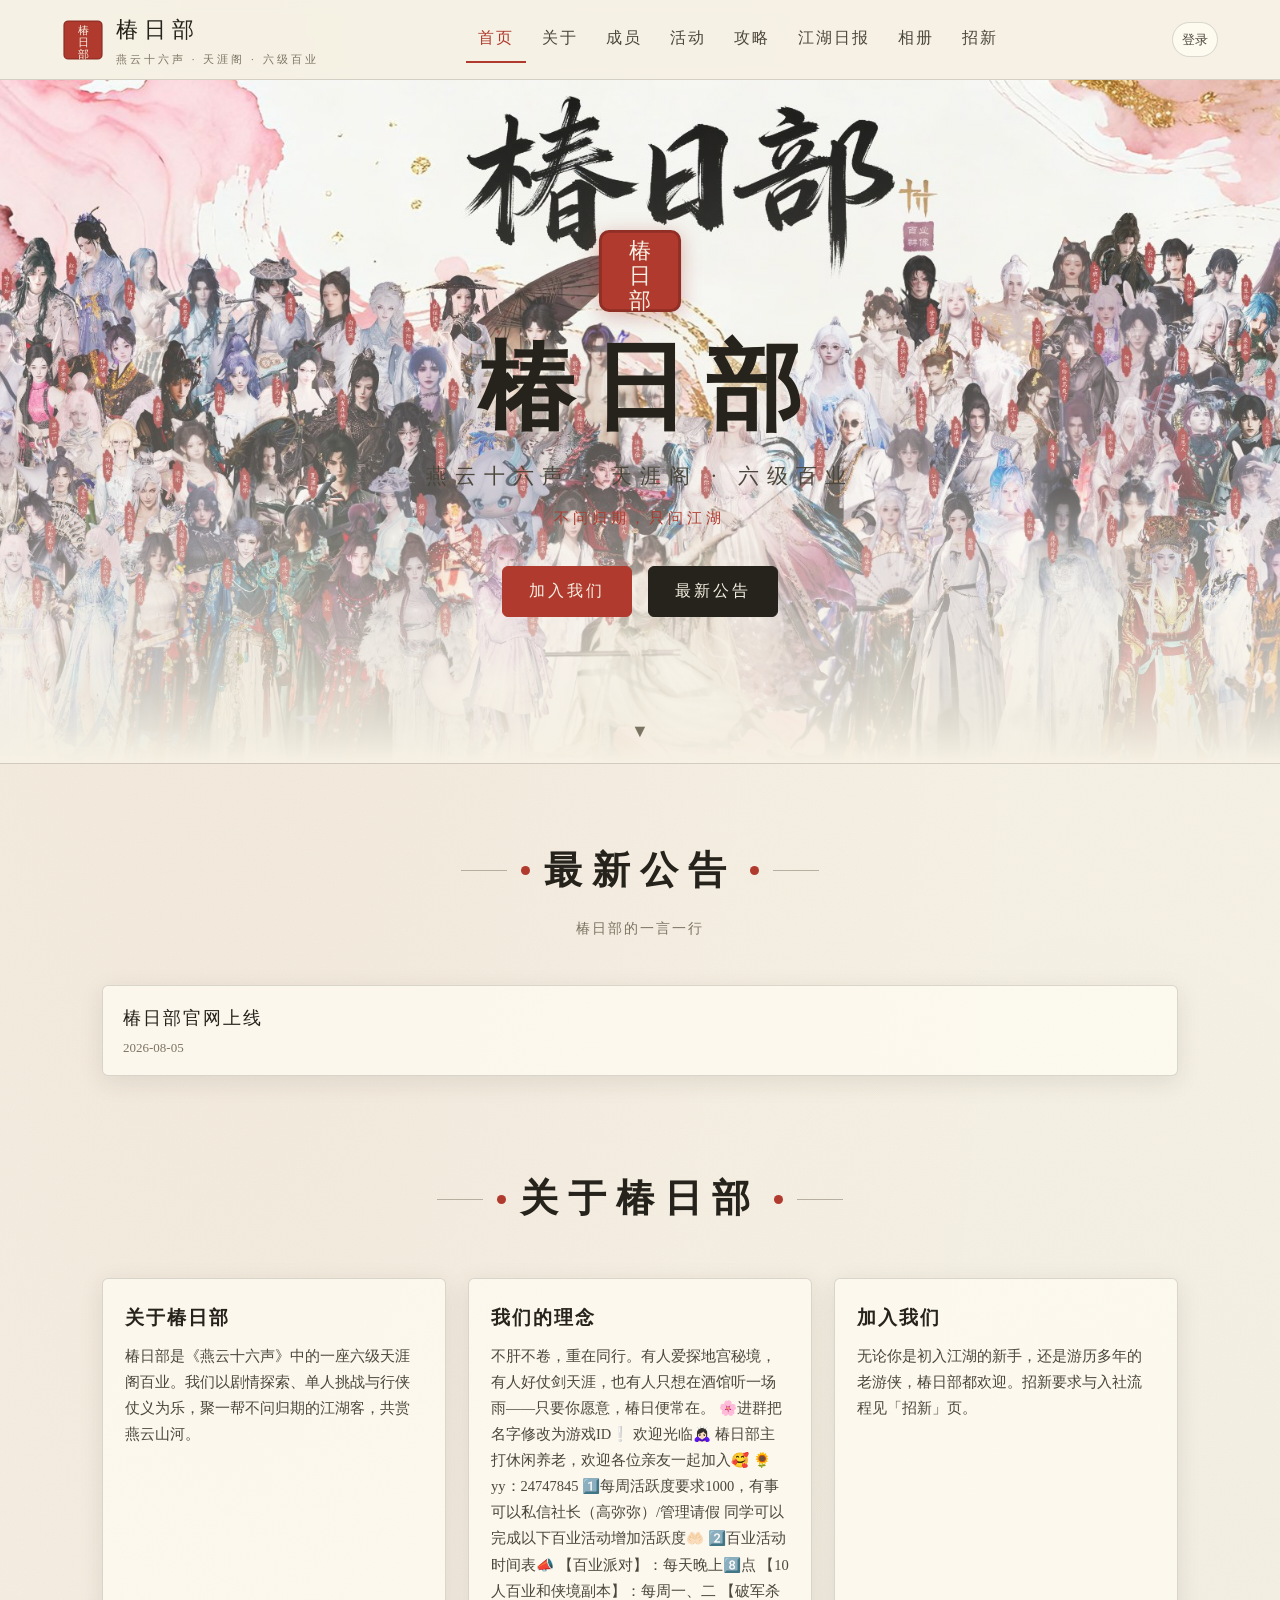
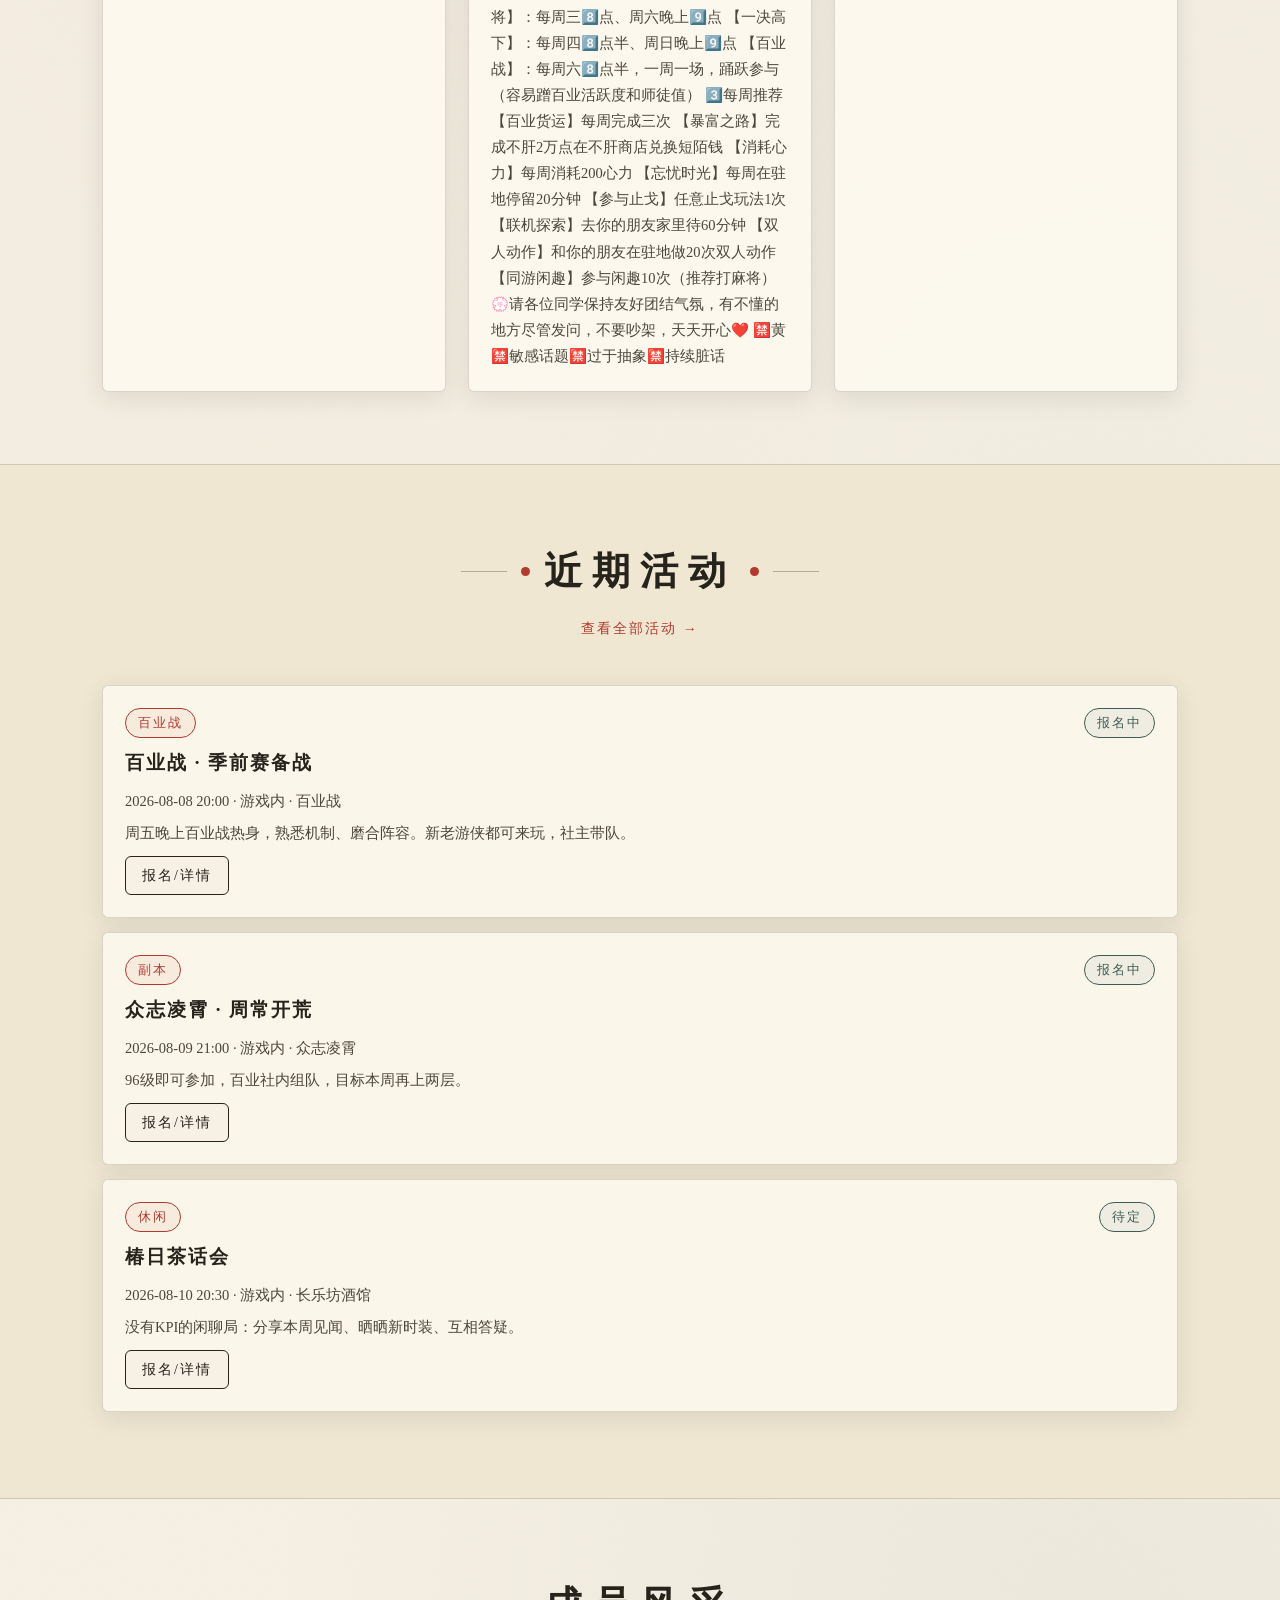
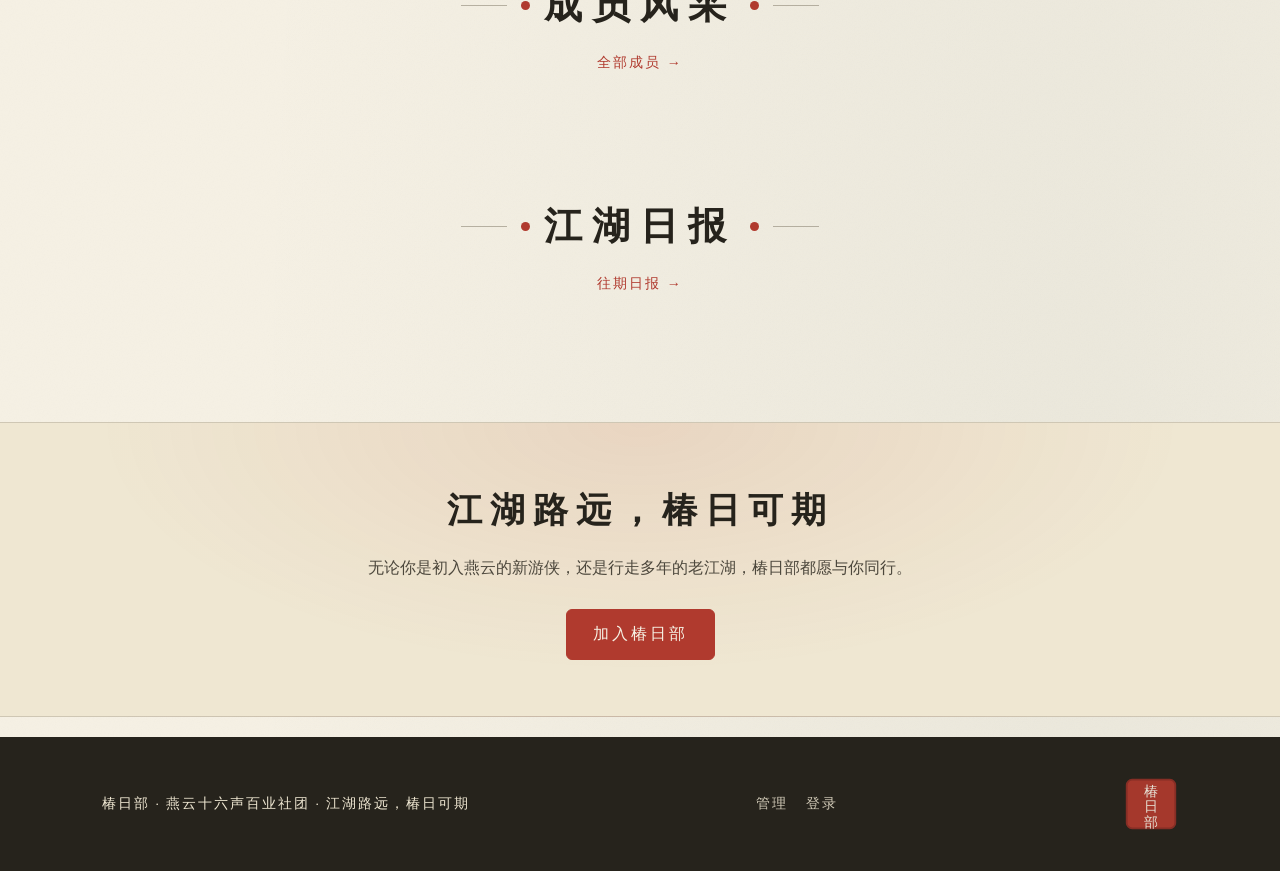
==== index.html @ 872370d5 "revert: restore original ink-wash UI" ====
<!DOCTYPE html>
<html lang="zh-CN">
<head>
<meta charset="UTF-8">
<meta name="viewport" content="width=device-width, initial-scale=1.0">
<title>椿日部 · 燕云十六声百业社团</title>
<link rel="icon" href="assets/svg/seal.svg">
<link rel="stylesheet" href="assets/css/style.css">
</head>
<body>
<div id="site-header-placeholder"></div>

<section class="hero">
  <div class="hero-bg" id="hero-bg"></div>
  <div class="hero-veil"></div>
  <div class="hero-content">
    <img class="hero-seal" id="hero-seal-img" src="assets/svg/seal.svg" alt="椿日部印章">
    <h1 class="hero-title" id="hero-title">椿日部</h1>
    <p class="hero-sub" id="hero-sub">燕云十六声 · 天涯阁 · 六级百业</p>
    <p class="hero-slogan" id="hero-slogan">不问归期，只问江湖</p>
    <div class="hero-actions">
      <a class="btn btn-cinnabar" href="recruit.html">加入我们</a>
      <a class="btn btn-ink" href="#ann">最新公告</a>
    </div>
  </div>
  <div class="hero-scroll">▼</div>
</section>

<section class="section" id="ann">
  <div class="container">
    <div class="section-head">
      <h2 class="section-title"><span class="dot"></span>最新公告<span class="dot"></span></h2>
      <p class="section-sub">椿日部的一言一行</p>
    </div>
    <div id="ann-list"></div>
  </div>
</section>

<section class="section" style="padding-top:0">
  <div class="container">
    <div class="section-head"><h2 class="section-title"><span class="dot"></span>关于椿日部<span class="dot"></span></h2></div>
    <div class="grid grid-3" id="about-list"></div>
  </div>
</section>

<section class="section" style="background:var(--paper-2);border-top:1px solid var(--line);border-bottom:1px solid var(--line)">
  <div class="container">
    <div class="section-head">
      <h2 class="section-title"><span class="dot"></span>近期活动<span class="dot"></span></h2>
      <p class="section-sub"><a href="activities.html" style="color:var(--cinnabar)">查看全部活动 →</a></p>
    </div>
    <div id="act-list"></div>
  </div>
</section>

<section class="section">
  <div class="container">
    <div class="section-head">
      <h2 class="section-title"><span class="dot"></span>成员风采<span class="dot"></span></h2>
      <p class="section-sub"><a href="members.html" style="color:var(--cinnabar)">全部成员 →</a></p>
    </div>
    <div class="grid grid-4" id="mem-list"></div>
  </div>
</section>

<section class="section" style="padding-top:0">
  <div class="container">
    <div class="section-head">
      <h2 class="section-title"><span class="dot"></span>江湖日报<span class="dot"></span></h2>
      <p class="section-sub"><a href="daily.html" style="color:var(--cinnabar)">往期日报 →</a></p>
    </div>
    <div id="daily-list"></div>
  </div>
</section>

<div class="cta-band">
  <h2>江湖路远，椿日可期</h2>
  <p>无论你是初入燕云的新游侠，还是行走多年的老江湖，椿日部都愿与你同行。</p>
  <a class="btn btn-cinnabar" href="recruit.html">加入椿日部</a>
</div>

<div id="site-footer-placeholder"></div>
<script src="assets/js/vendor/cloudbase.full.js"></script>
<script src="assets/js/cloudbase.js"></script>
<script src="assets/js/github.js"></script>
<script src="assets/js/common.js"></script>
<script>
(function(){
  function memberCard(m){
    var photo = m.photo ? '<img src="' + C.esc(m.photo) + '" alt="">' : '<div class="ph-placeholder">' + C.esc((m.name || '?').slice(0,1)) + '</div>';
    return '<article class="card member-card">' +
      '<div class="member-photo">' + photo + '</div>' +
      '<div class="member-name">' + C.esc(m.name) + '</div>' +
      '<div class="member-role"><span class="badge">' + C.esc(m.role || '') + '</span></div>' +
      '<div class="member-signature">「' + C.esc(m.signature || '') + '」</div>' +
      '<div class="member-bio">' + C.esc(m.bio || '') + '</div>' +
      (m.bgm ? '<button class="bgm-btn" data-bgm="' + C.esc(m.bgm) + '">♪ 听曲</button>' : '') +
      '</article>';
  }
  function actCard(a){
    return '<div class="card" style="margin-bottom:14px">' +
      '<div style="display:flex;justify-content:space-between;gap:10px;flex-wrap:wrap;align-items:center">' +
      '<span class="badge">' + C.esc(a.type || '') + '</span>' +
      '<span class="badge badge-dai">' + C.esc(a.status || '') + '</span></div>' +
      '<h3 class="card-title" style="margin-top:8px">' + C.esc(a.title) + '</h3>' +
      '<p class="card-text">' + C.esc(a.date || '') + (a.time ? ' ' + C.esc(a.time) : '') + ' · ' + C.esc(a.location || '') + '</p>' +
      '<p class="card-text" style="margin-top:6px">' + C.esc(a.desc || '') + '</p>' +
      '<p style="margin-top:10px"><a class="btn btn-paper btn-sm" href="activities.html">报名/详情</a></p></div>';
  }
  (async function(){
    var cfg = await C.fetchJSON('config.json');
    var st = cfg.site;
    document.title = st.name + ' · ' + st.subtitle;
    document.getElementById('hero-bg').style.backgroundImage = 'url("' + C.esc(st.background) + '")';
    document.getElementById('hero-title').textContent = st.name;
    document.getElementById('hero-sub').textContent = st.subtitle;
    document.getElementById('hero-slogan').textContent = st.slogan || '';
    document.querySelector('.brand-name small').textContent = st.subtitle || '';

    var ann = cfg.announcements || [];
    var annBox = document.getElementById('ann-list');
    if(ann.length){
      annBox.innerHTML = ann.slice(0, 3).map(function(a){
        return '<div class="list-item"><div class="list-item-head"><div><div class="list-item-title">' + C.esc(a.title) + '</div><div class="list-item-meta">' + C.esc(a.date) + '</div></div></div>' +
          '<div class="list-item-body open"><p>' + C.esc(a.content) + '</p></div></div>';
      }).join('');
    } else annBox.innerHTML = '<p class="hint">暂无公告</p>';

    var about = cfg.about || [];
    var abBox = document.getElementById('about-list');
    if(about.length){
      abBox.innerHTML = about.map(function(a){
        return '<div class="card"><h3 class="card-title">' + C.esc(a.title) + '</h3><p class="card-text">' + C.esc(a.content) + '</p></div>';
      }).join('');
    }

    var acts = await C.fetchJSON('activities.json');
    document.getElementById('act-list').innerHTML = (acts.activities || []).slice(0, 3).map(actCard).join('') || '<p class="hint">暂无活动</p>';

    var memList = document.getElementById('mem-list');
    var mems4 = [];
    try {
      await CB.ensureAnon();
      var docs = await CB.listProfiles();
      var need = [];
      docs.forEach(function(p){ if(p.active !== false){ if(p.photo) need.push(p.photo); if(p.bgm) need.push(p.bgm); } });
      var urls = {};
      try { urls = await CB.fileUrls(need); } catch(e){ console.warn(e); }
      mems4 = docs.filter(function(p){ return p.active !== false; }).slice(0, 4).map(function(p){
        return { name: p.name, role: p.role, signature: p.signature, bio: p.bio, photo: p.photo ? (urls[p.photo] || '') : '', bgm: p.bgm ? (urls[p.bgm] || '') : '' };
      });
    } catch(e){ console.warn('云端成员读取失败，使用旧数据', e); }
    if(!mems4.length){
      var oldMems = await C.fetchJSON('members.json');
      mems4 = (oldMems.members || []).filter(function(m){ return m.active !== false; }).slice(0, 4);
    }
    memList.innerHTML = mems4.map(memberCard).join('') || '<p class="hint">暂无成员</p>';

    var dl = await C.fetchJSON('daily.json');
    var issues = dl.issues || [];
    document.getElementById('daily-list').innerHTML = issues.slice(0, 1).map(function(d){
      return '<div class="list-item"><div class="list-item-head"><div><div class="list-item-title">' + C.esc(d.issue || '') + ' · ' + C.esc(d.title) + '</div><div class="list-item-meta">' + C.esc(d.date || '') + '</div></div></div>' +
        '<div class="list-item-body open">' + (d.content || []).map(function(p){ return '<p>' + C.esc(p) + '</p>'; }).join('') + '</div></div>';
    }).join('') || '<p class="hint">暂无日报</p>';

    C.setupBgm();
  })().catch(function(e){ console.error(e); });
})();
</script>
</body>
</html>
---- assets/css/style.css ----
/* ============================================================
   椿日部 · 燕云十六声百业社团官网
   古风水墨主题  Chunri-bu Ink-wash Theme
   ============================================================ */
:root{
  --paper:#f6f1e4;
  --paper-2:#efe7d2;
  --paper-3:#e5dabd;
  --ink:#26231c;
  --ink-2:#4c473c;
  --ink-3:#7c7463;
  --cinnabar:#b03a2e;
  --cinnabar-2:#8f2f26;
  --dai:#3e5b55;
  --gold:#a8894f;
  --line:rgba(38,35,28,.16);
  --shadow:0 6px 24px rgba(38,35,28,.10);
  --font-title:"Kaiti SC","STKaiti","KaiTi","FangSong","STFangsong","Noto Serif SC",serif;
  --font-body:"Songti SC","STSong","SimSun","Source Han Serif SC","Noto Serif SC",serif;
  --radius:6px;
}
*{margin:0;padding:0;box-sizing:border-box}
html{scroll-behavior:smooth}
body{
  font-family:var(--font-body);
  color:var(--ink);
  background-color:var(--paper);
  background-image:
    radial-gradient(ellipse at 18% 6%, rgba(176,58,46,.05), transparent 55%),
    radial-gradient(ellipse at 85% 92%, rgba(62,91,85,.06), transparent 55%),
    url("data:image/svg+xml;utf8,<svg xmlns='http://www.w3.org/2000/svg' width='220' height='220'><filter id='n'><feTurbulence type='fractalNoise' baseFrequency='0.85' numOctaves='2' stitchTiles='stitch'/><feColorMatrix type='saturate' values='0'/><feComponentTransfer><feFuncA type='linear' slope='0.045'/></feComponentTransfer></filter><rect width='220' height='220' filter='url(%23n)'/></svg>");
  line-height:1.8;
  min-height:100vh;
  -webkit-font-smoothing:antialiased;
}
img{max-width:100%;display:block}
a{color:inherit;text-decoration:none}
button{font-family:inherit;cursor:pointer}
input,textarea,select{font-family:inherit;font-size:14px}
::selection{background:var(--cinnabar);color:var(--paper)}

.container{max-width:1120px;margin:0 auto;padding:0 22px}
.hidden{display:none!important}

/* ---------- 顶部导航 ---------- */
.site-header{
  position:sticky;top:0;z-index:60;
  background:rgba(246,241,228,.92);
  backdrop-filter:blur(6px);
  border-bottom:1px solid var(--line);
}
.header-inner{display:flex;align-items:center;justify-content:space-between;gap:16px;padding:10px 22px;max-width:1200px;margin:0 auto}
.brand{display:flex;align-items:center;gap:12px}
.brand .seal-sm{width:42px;height:42px;flex:none}
.brand-name{font-family:var(--font-title);font-size:22px;letter-spacing:6px;color:var(--ink)}
.brand-name small{display:block;font-size:11px;letter-spacing:3px;color:var(--ink-3);font-family:var(--font-body)}
.nav{display:flex;align-items:center;gap:4px;flex-wrap:wrap}
.nav a{
  font-family:var(--font-title);font-size:16px;letter-spacing:2px;
  padding:8px 12px;color:var(--ink-2);border-bottom:2px solid transparent;
  transition:color .2s,border-color .2s;
}
.nav a:hover{color:var(--cinnabar)}
.nav a.active{color:var(--cinnabar);border-bottom-color:var(--cinnabar)}

/* ---------- 英雄区 ---------- */
.hero{
  position:relative;min-height:76vh;display:flex;align-items:center;justify-content:center;text-align:center;
  overflow:hidden;color:var(--ink);
  border-bottom:1px solid var(--line);
}
.hero-bg{position:absolute;inset:0;background-size:cover;background-position:center;z-index:0;animation:kenburns 22s ease-in-out infinite alternate}
@keyframes kenburns{from{transform:scale(1)}to{transform:scale(1.06)}}
.hero-veil{position:absolute;inset:0;z-index:1;background:linear-gradient(180deg,rgba(246,241,228,.10) 0%,rgba(246,241,228,.35) 60%,var(--paper) 100%)}
.hero-content{position:relative;z-index:2;padding:60px 22px}
.hero-seal{width:88px;height:88px;margin:0 auto 18px;filter:drop-shadow(0 4px 10px rgba(176,58,46,.35))}
.hero-title{
  font-family:var(--font-title);font-size:clamp(3.2rem,10vw,6rem);
  letter-spacing:18px;text-indent:18px;line-height:1.15;color:var(--ink);
  text-shadow:0 2px 14px rgba(246,241,228,.8);
}
.hero-sub{margin-top:14px;font-family:var(--font-title);font-size:clamp(1rem,2.4vw,1.3rem);letter-spacing:8px;color:var(--ink-2)}
.hero-slogan{margin-top:10px;font-size:15px;letter-spacing:4px;color:var(--cinnabar)}
.hero-actions{margin-top:34px;display:flex;gap:16px;justify-content:center;flex-wrap:wrap}
.hero-scroll{position:absolute;bottom:16px;left:50%;transform:translateX(-50%);z-index:2;font-size:18px;color:var(--ink-3);animation:bob 2s ease-in-out infinite}
@keyframes bob{0%,100%{transform:translate(-50%,0)}50%{transform:translate(-50%,8px)}}

/* ---------- 按钮 ---------- */
.btn{
  display:inline-flex;align-items:center;gap:8px;justify-content:center;
  padding:10px 26px;font-family:var(--font-title);font-size:16px;letter-spacing:3px;
  border-radius:var(--radius);border:1px solid var(--ink);background:transparent;color:var(--ink);
  transition:all .25s;user-select:none;
}
.btn:hover{transform:translateY(-2px);box-shadow:var(--shadow)}
.btn-cinnabar{background:var(--cinnabar);border-color:var(--cinnabar);color:var(--paper)}
.btn-cinnabar:hover{background:var(--cinnabar-2)}
.btn-ink{background:var(--ink);border-color:var(--ink);color:var(--paper)}
.btn-ink:hover{background:var(--ink-2)}
.btn-paper{background:var(--paper);border-color:var(--ink);color:var(--ink)}
.btn-sm{padding:6px 16px;font-size:14px;letter-spacing:2px}
.btn-danger{background:transparent;border-color:var(--cinnabar);color:var(--cinnabar)}
.btn-danger:hover{background:var(--cinnabar);color:var(--paper)}

/* ---------- 区块 ---------- */
.section{padding:72px 0}
.section-head{text-align:center;margin-bottom:44px}
.section-title{
  font-family:var(--font-title);font-size:clamp(1.7rem,4vw,2.4rem);letter-spacing:10px;color:var(--ink);
  display:inline-flex;align-items:center;gap:14px;
}
.section-title::before,.section-title::after{content:"";width:46px;height:1px;background:var(--ink-3);opacity:.5}
.section-title .dot{width:9px;height:9px;background:var(--cinnabar);border-radius:50%;display:inline-block;flex:none}
.section-sub{color:var(--ink-3);margin-top:10px;letter-spacing:2px;font-size:14px}

/* ---------- 卡片 ---------- */
.grid{display:grid;gap:22px}
.grid-2{grid-template-columns:repeat(2,1fr)}
.grid-3{grid-template-columns:repeat(3,1fr)}
.grid-4{grid-template-columns:repeat(4,1fr)}
.card{
  background:rgba(255,252,243,.72);
  border:1px solid var(--line);border-radius:var(--radius);
  box-shadow:var(--shadow);padding:22px;position:relative;
  transition:transform .25s,box-shadow .25s;
}
.card:hover{transform:translateY(-5px);box-shadow:0 14px 34px rgba(38,35,28,.16)}
.card-title{font-family:var(--font-title);font-size:19px;letter-spacing:2px;margin-bottom:8px}
.card-text{color:var(--ink-2);font-size:14.5px}

/* ---------- 徽章 ---------- */
.badge{
  display:inline-block;padding:2px 12px;font-family:var(--font-title);font-size:13px;letter-spacing:2px;
  color:var(--cinnabar);border:1px solid var(--cinnabar);border-radius:999px;background:rgba(176,58,46,.06);
}
.badge-dai{color:var(--dai);border-color:var(--dai);background:rgba(62,91,85,.06)}
.badge-gold{color:var(--gold);border-color:var(--gold);background:rgba(168,137,79,.08)}

/* ---------- 成员卡片 ---------- */
.member-card{text-align:center;padding:18px 18px 22px}
.member-photo{
  width:100%;aspect-ratio:4/5;border-radius:var(--radius);overflow:hidden;position:relative;
  background:var(--paper-2);border:1px solid var(--line);margin-bottom:14px;
}
.member-photo img{width:100%;height:100%;object-fit:cover}
.member-photo .ph-placeholder{
  position:absolute;inset:0;display:flex;align-items:center;justify-content:center;
  font-family:var(--font-title);font-size:40px;color:var(--ink-3);background:
    radial-gradient(circle at 30% 30%, rgba(38,35,28,.05), transparent 60%);
}
.member-name{font-family:var(--font-title);font-size:21px;letter-spacing:4px}
.member-role{margin-top:6px}
.member-signature{
  margin-top:10px;font-family:var(--font-title);font-size:15px;color:var(--cinnabar);
  letter-spacing:2px;min-height:1.5em;
}
.member-bio{margin-top:6px;font-size:13.5px;color:var(--ink-2);min-height:2.6em}
.bgm-btn{
  margin-top:12px;padding:6px 16px;border-radius:999px;border:1px solid var(--dai);
  color:var(--dai);background:transparent;font-family:var(--font-title);font-size:14px;letter-spacing:2px;
  transition:all .2s;
}
.bgm-btn:hover{background:var(--dai);color:var(--paper)}
.bgm-btn.playing{background:var(--cinnabar);border-color:var(--cinnabar);color:var(--paper)}

/* ---------- 活动时间线 ---------- */
.timeline{position:relative;padding-left:26px}
.timeline::before{content:"";position:absolute;left:7px;top:6px;bottom:6px;width:1px;background:var(--line)}
.tl-item{position:relative;padding:18px 0;border-bottom:1px dashed var(--line)}
.tl-item::before{
  content:"";position:absolute;left:-25px;top:26px;width:9px;height:9px;border-radius:50%;
  background:var(--paper);border:2px solid var(--cinnabar);
}
.tl-date{font-family:var(--font-title);color:var(--cinnabar);letter-spacing:1px;font-size:14px}
.tl-title{font-family:var(--font-title);font-size:19px;letter-spacing:2px;margin:2px 0}
.tl-meta{font-size:13.5px;color:var(--ink-3);margin-bottom:6px}
.tl-desc{color:var(--ink-2);font-size:14.5px}

/* ---------- 列表（攻略/日报） ---------- */
.list-item{border:1px solid var(--line);border-radius:var(--radius);background:rgba(255,252,243,.72);box-shadow:var(--shadow);margin-bottom:16px;overflow:hidden}
.list-item-head{padding:16px 20px;display:flex;align-items:center;justify-content:space-between;gap:14px;cursor:pointer}
.list-item-head:hover{background:rgba(176,58,46,.04)}
.list-item-title{font-family:var(--font-title);font-size:18px;letter-spacing:2px}
.list-item-meta{font-size:13px;color:var(--ink-3);margin-top:2px}
.list-item-arrow{color:var(--ink-3);transition:transform .25s;font-size:14px}
.list-item.open .list-item-arrow{transform:rotate(90deg)}
.list-item-body{display:none;padding:4px 20px 20px;border-top:1px dashed var(--line)}
.list-item.open .list-item-body{display:block}
.list-item-body p{margin:10px 0;color:var(--ink-2);font-size:14.5px}

/* ---------- 竖排文字 ---------- */
.vtext{writing-mode:vertical-rl;font-family:var(--font-title);letter-spacing:8px;color:var(--ink-3);font-size:13px}

/* ---------- 弹窗 ---------- */
.modal-mask{position:fixed;inset:0;z-index:90;background:rgba(38,35,28,.5);display:none;align-items:center;justify-content:center;padding:20px}
.modal-mask.show{display:flex}
.modal{
  background:var(--paper);border:1px solid var(--line);border-radius:8px;box-shadow:0 24px 60px rgba(0,0,0,.3);
  width:100%;max-width:480px;max-height:88vh;overflow:auto;padding:26px;
}
.modal-title{font-family:var(--font-title);font-size:20px;letter-spacing:3px;margin-bottom:16px;text-align:center}
.modal-close{float:right;cursor:pointer;color:var(--ink-3);font-size:18px;border:none;background:none}

/* ---------- 表单 ---------- */
.field{margin-bottom:14px}
.field label{display:block;font-family:var(--font-title);font-size:14px;letter-spacing:2px;color:var(--ink-2);margin-bottom:6px}
.field input,.field textarea,.field select{
  width:100%;padding:9px 12px;border:1px solid var(--line);border-radius:var(--radius);
  background:rgba(255,252,243,.8);color:var(--ink);
}
.field input:focus,.field textarea:focus,.field select:focus{outline:none;border-color:var(--cinnabar)}
.field textarea{min-height:90px;resize:vertical}
.field .hint{font-size:12px;color:var(--ink-3);margin-top:4px}
.form-actions{display:flex;gap:10px;flex-wrap:wrap;margin-top:16px}

/* ---------- Toast ---------- */
.toast{
  position:fixed;left:50%;bottom:28px;transform:translateX(-50%) translateY(20px);
  background:var(--ink);color:var(--paper);padding:10px 22px;border-radius:999px;
  font-size:14px;letter-spacing:1px;opacity:0;pointer-events:none;transition:all .3s;z-index:120;
  font-family:var(--font-title);
}
.toast.show{opacity:1;transform:translateX(-50%) translateY(0)}
.toast.ok{background:var(--dai)}
.toast.err{background:var(--cinnabar)}

/* ---------- 页脚 ---------- */
.site-footer{margin-top:20px;background:var(--ink);color:var(--paper-2)}
.footer-inner{max-width:1120px;margin:0 auto;padding:40px 22px;display:flex;align-items:center;justify-content:space-between;gap:20px;flex-wrap:wrap}
.footer-text{font-size:13.5px;letter-spacing:2px;color:var(--paper-2)}
.footer-links{display:flex;gap:18px;font-family:var(--font-title);font-size:14px;letter-spacing:2px}
.footer-links a{color:var(--paper-2);opacity:.85}
.footer-links a:hover{color:var(--cinnabar);opacity:1}
.footer-seal{width:54px;height:54px;opacity:.92}

/* ---------- 招新横幅 ---------- */
.cta-band{
  margin-top:10px;padding:56px 22px;text-align:center;
  background:
    radial-gradient(ellipse at 50% 0%, rgba(176,58,46,.10), transparent 60%),
    var(--paper-2);
  border-top:1px solid var(--line);border-bottom:1px solid var(--line);
}
.cta-band h2{font-family:var(--font-title);font-size:clamp(1.5rem,4vw,2.2rem);letter-spacing:8px}
.cta-band p{margin:12px 0 26px;color:var(--ink-2)}

/* ---------- 管理页 ---------- */
.admin-wrap{display:grid;grid-template-columns:230px 1fr;gap:26px;align-items:start}
.admin-nav{position:sticky;top:80px;display:flex;flex-direction:column;gap:4px}
.admin-nav button{
  text-align:left;padding:10px 14px;border:1px solid transparent;border-radius:var(--radius);
  background:transparent;font-family:var(--font-title);font-size:15px;letter-spacing:2px;color:var(--ink-2);
}
.admin-nav button:hover{color:var(--cinnabar)}
.admin-nav button.active{background:rgba(176,58,46,.08);border-color:var(--cinnabar);color:var(--cinnabar)}
.admin-panel{display:none}
.admin-panel.active{display:block}
.admin-card{background:rgba(255,252,243,.72);border:1px solid var(--line);border-radius:var(--radius);box-shadow:var(--shadow);padding:22px;margin-bottom:20px}
.admin-card h3{font-family:var(--font-title);font-size:18px;letter-spacing:3px;margin-bottom:14px;border-bottom:1px dashed var(--line);padding-bottom:10px}
.bg-preview{width:100%;max-height:260px;object-fit:cover;border-radius:var(--radius);border:1px solid var(--line);margin:10px 0}
.item-row{border:1px dashed var(--line);border-radius:var(--radius);padding:12px 14px;margin-bottom:12px;background:rgba(255,252,243,.5)}
.item-row .row-top{display:flex;justify-content:space-between;align-items:center;gap:10px}
.item-row .row-actions{display:flex;gap:8px;flex-wrap:wrap}
.mini-upload{display:flex;gap:10px;align-items:center;flex-wrap:wrap}
.mini-upload input[type=file]{font-size:12px}

/* ---------- 响应式 ---------- */
@media (max-width:900px){
  .grid-3,.grid-4{grid-template-columns:repeat(2,1fr)}
  .admin-wrap{grid-template-columns:1fr}
  .admin-nav{position:static;flex-direction:row;flex-wrap:wrap;margin-bottom:10px}
}
@media (max-width:600px){
  .grid-2,.grid-3,.grid-4{grid-template-columns:1fr}
  .nav{order:3;width:100%;justify-content:center;padding-bottom:8px}
  .header-inner{flex-wrap:wrap}
  .section{padding:48px 0}
}
/* 成员编辑页双栏 */
@media (max-width:900px){
  .me-grid{grid-template-columns:1fr!important}
}
/* ---------- 官网背景音乐按钮 ---------- */
.site-bgm-btn{
  position:fixed;right:22px;bottom:26px;z-index:80;
  width:52px;height:52px;border-radius:50%;
  border:1px solid var(--cinnabar);background:var(--paper);
  color:var(--cinnabar);font-size:20px;line-height:1;
  box-shadow:var(--shadow);display:flex;align-items:center;justify-content:center;
  transition:all .25s;font-family:var(--font-title);
}
.site-bgm-btn:hover{transform:scale(1.08)}
.site-bgm-btn.playing{background:var(--cinnabar);color:var(--paper);animation:pulse 1.6s ease-in-out infinite}
@keyframes pulse{0%,100%{box-shadow:0 0 0 0 rgba(176,58,46,.45)}50%{box-shadow:0 0 0 12px rgba(176,58,46,0)}}

/* ---------- 成员详情弹窗 ---------- */
.member-detail{display:flex;gap:22px;align-items:flex-start}
.member-detail .md-photo{width:200px;aspect-ratio:4/5;border-radius:var(--radius);overflow:hidden;border:1px solid var(--line);background:var(--paper-2);flex:none}
.member-detail .md-photo img{width:100%;height:100%;object-fit:cover}
.member-detail .md-name{font-family:var(--font-title);font-size:26px;letter-spacing:4px}
.member-detail .md-sign{color:var(--cinnabar);font-family:var(--font-title);letter-spacing:2px;margin:8px 0;font-size:15px}
.member-detail .md-bio{color:var(--ink-2);font-size:14.5px;margin-top:6px}
@media (max-width:600px){.member-detail{flex-direction:column}.member-detail .md-photo{width:100%}}

/* ---------- 相册 ---------- */
.album-card{cursor:pointer}
.album-cover{width:100%;aspect-ratio:4/3;border-radius:var(--radius);overflow:hidden;border:1px solid var(--line);background:var(--paper-2);margin-bottom:12px;position:relative}
.album-cover img{width:100%;height:100%;object-fit:cover}
.album-count{font-size:12.5px;color:var(--ink-3);margin-top:4px}

/* 灯箱 */
.lightbox{position:fixed;inset:0;z-index:110;background:rgba(20,18,14,.94);display:none;align-items:center;justify-content:center;flex-direction:column;padding:20px}
.lightbox.show{display:flex}
.lightbox img{max-width:92vw;max-height:74vh;border:1px solid rgba(246,241,228,.3);box-shadow:0 12px 40px rgba(0,0,0,.5)}
.lb-caption{color:var(--paper);font-family:var(--font-title);letter-spacing:2px;margin-top:14px;text-align:center}
.lb-index{color:rgba(246,241,228,.6);font-size:13px;margin-top:6px}
.lb-nav{position:absolute;top:50%;transform:translateY(-50%);background:rgba(246,241,228,.15);border:none;color:var(--paper);font-size:26px;width:46px;height:46px;border-radius:50%;cursor:pointer}
.lb-nav:hover{background:rgba(176,58,46,.75)}
.lb-prev{left:18px}.lb-next{right:18px}
.lb-close{position:absolute;top:16px;right:20px;background:none;border:none;color:var(--paper);font-size:28px;cursor:pointer}

/* 相册管理 */
.album-img-thumb{display:inline-block;margin:6px;border:1px solid var(--line);border-radius:6px;overflow:hidden;background:var(--paper-2);vertical-align:top}
.album-img-thumb img{width:130px;height:98px;object-fit:cover;display:block;position:relative}
.album-img-thumb .thumb-bar{display:flex;flex-direction:column;gap:4px;padding:6px;background:var(--paper)}
.album-img-thumb .thumb-bar input{width:118px;font-size:12px;padding:2px 4px;border:1px solid var(--line);border-radius:3px}
.album-img-thumb .thumb-actions{display:flex;gap:4px;flex-wrap:wrap}
.album-img-thumb .thumb-actions button{font-size:12px;padding:2px 8px}
.album-img-thumb .cover-tag{position:absolute;top:4px;left:4px;background:var(--cinnabar);color:var(--paper);font-size:11px;padding:1px 6px;border-radius:3px;z-index:2}/* 登录状态（CloudBase） */
.auth-chip{display:flex;align-items:center;gap:4px;margin-left:14px;white-space:nowrap}
.auth-chip a{font-size:13px;color:var(--ink-2);padding:5px 9px;border:1px solid var(--line);border-radius:999px;background:rgba(255,252,243,.75);text-decoration:none;transition:.2s}
.auth-chip a:hover{color:var(--cinnabar);border-color:var(--cinnabar)}
@media (max-width:860px){.auth-chip{margin-left:0;margin-top:6px}}
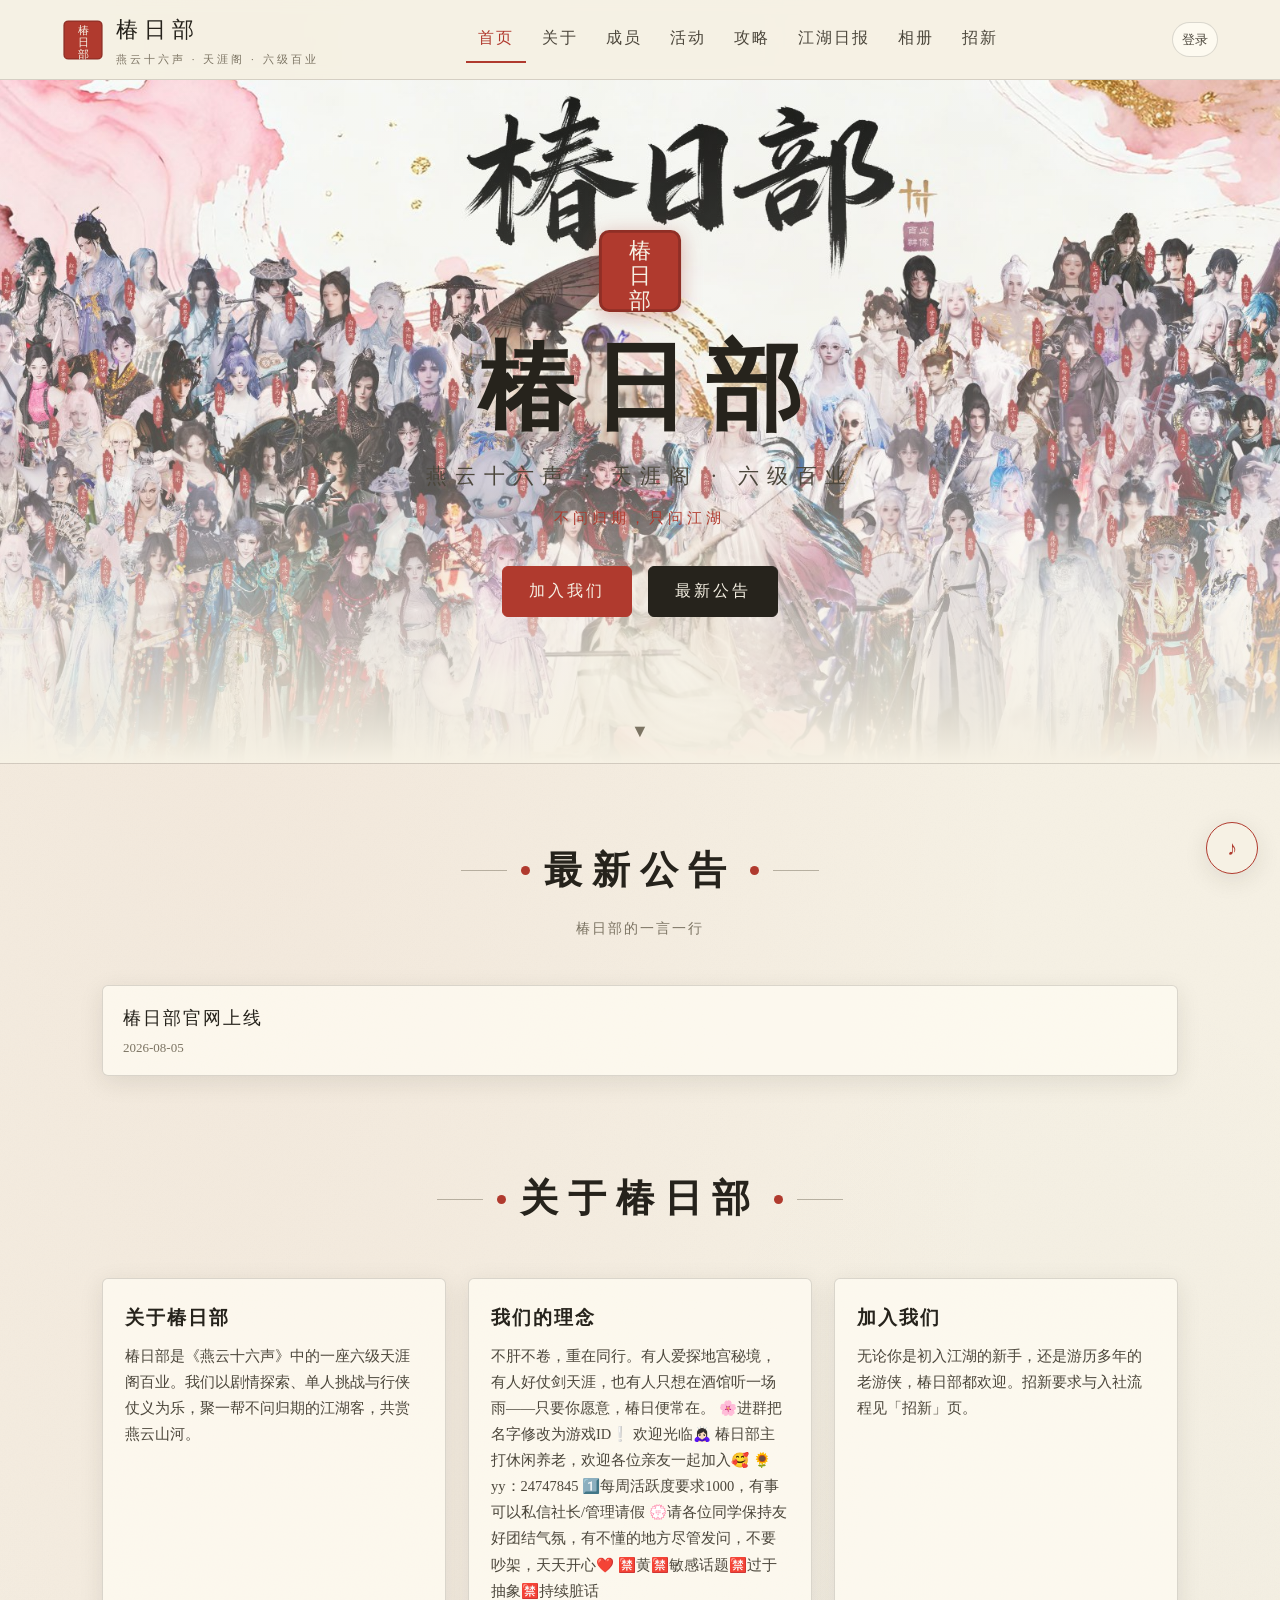
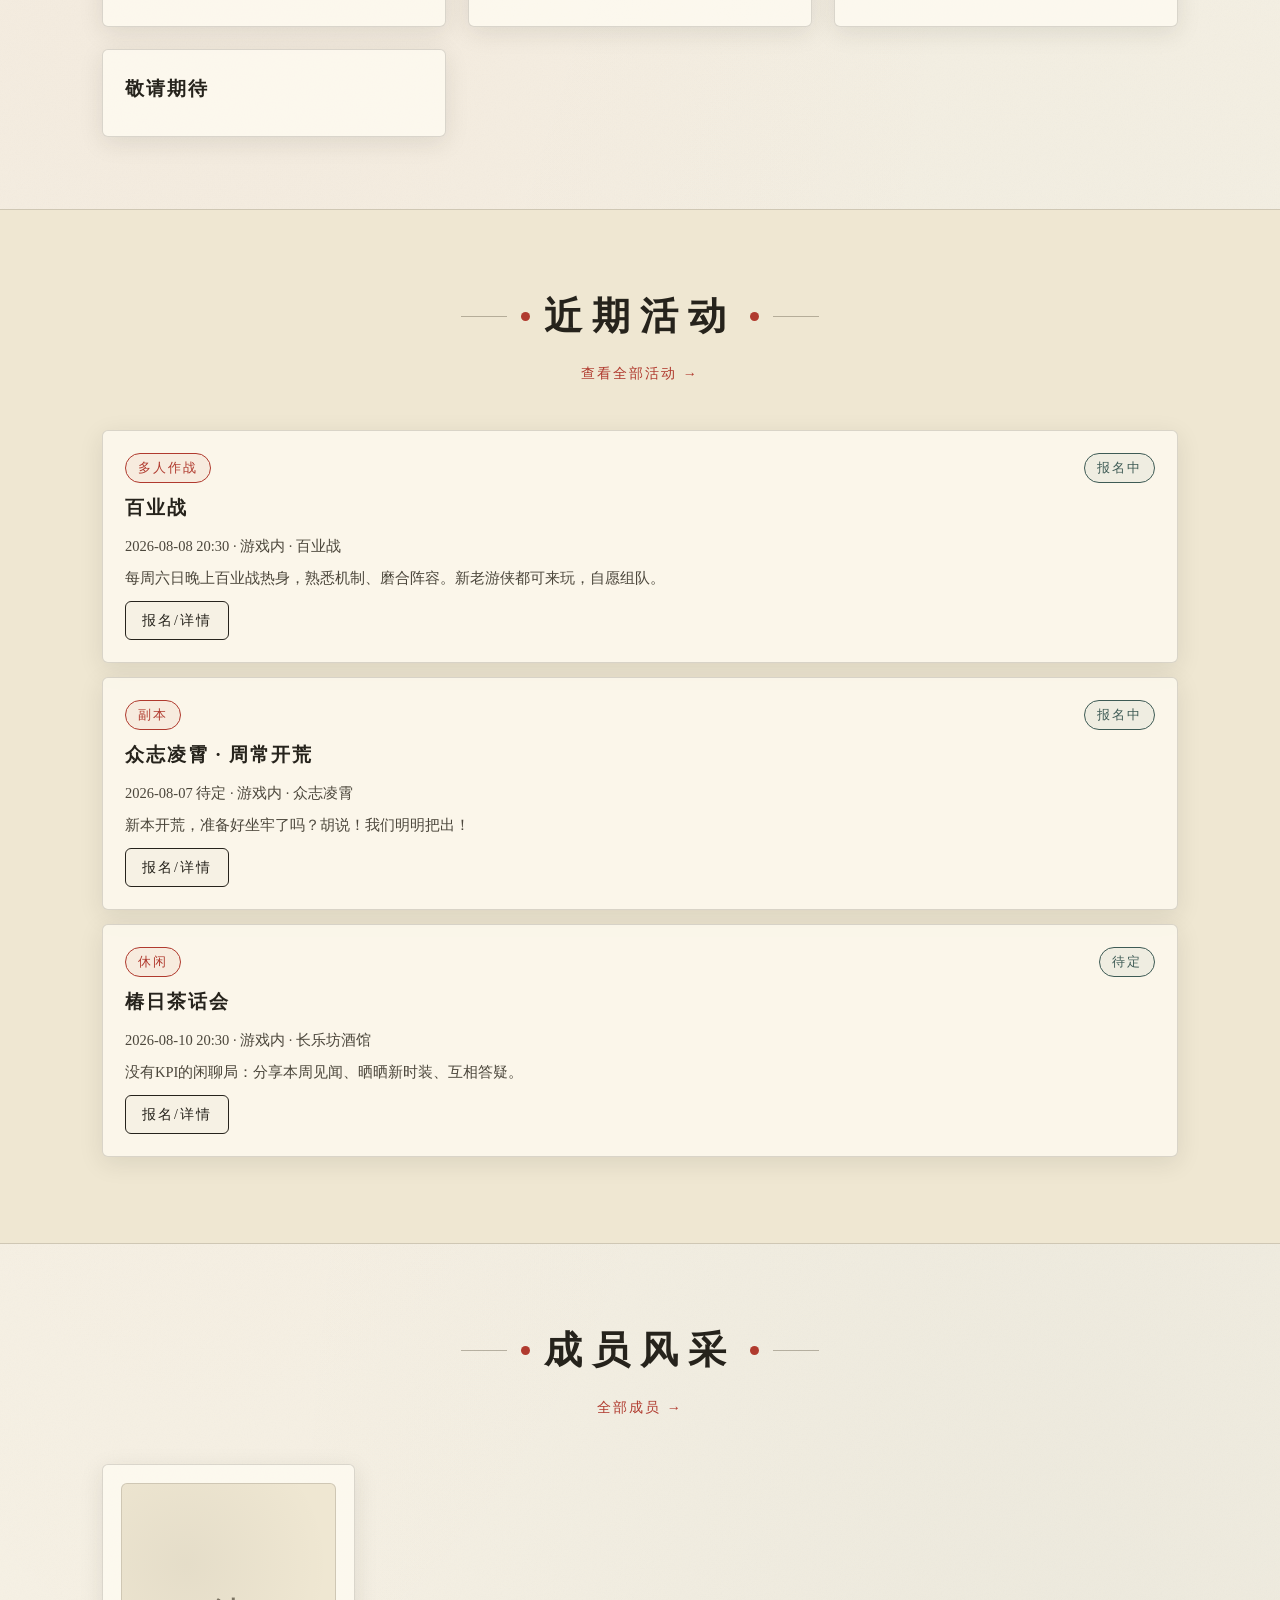
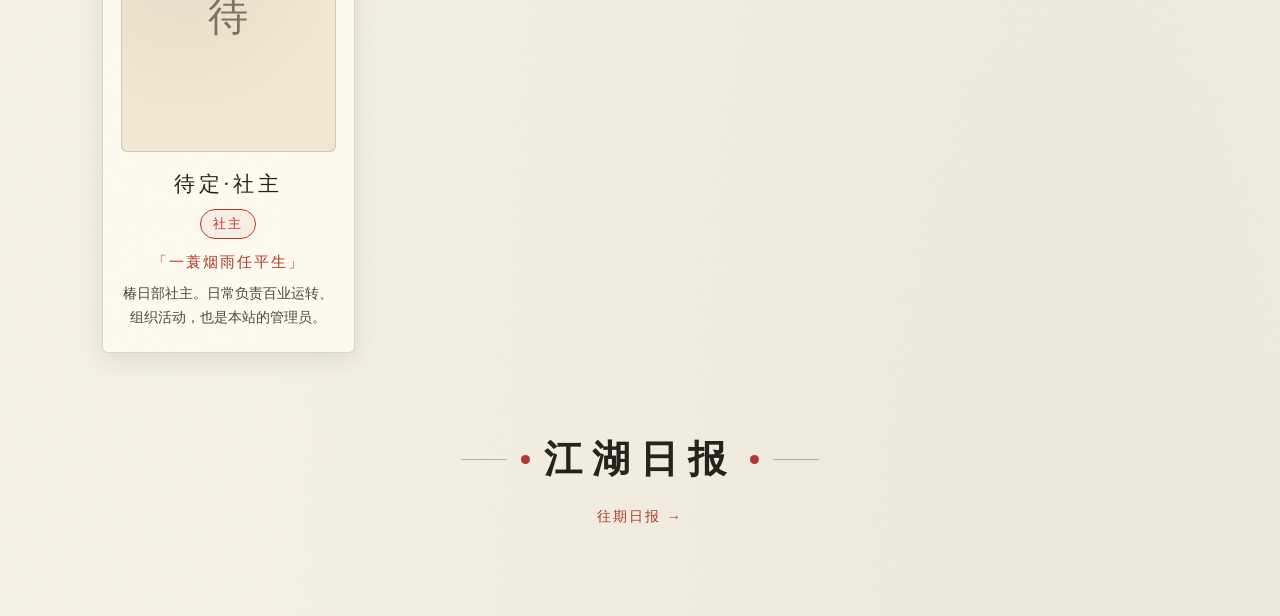
==== commit 2db229dc: "feat: mobile optimization" ====
--- a/index.html
+++ b/index.html
@@ -6,6 +6,7 @@
 <title>椿日部 · 燕云十六声百业社团</title>
 <link rel="icon" href="assets/svg/seal.svg">
 <link rel="stylesheet" href="assets/css/style.css">
+<link rel="stylesheet" href="assets/css/mobile.css">
 </head>
 <body>
 <div id="site-header-placeholder"></div>
--- a/assets/css/mobile.css
+++ b/assets/css/mobile.css
@@ -0,0 +1,49 @@
+/* ============================================================
+   椿日部 · 移动端优化（Mobile Enhance）
+   ============================================================ */
+@media (max-width:768px){
+  body{font-size:15px}
+  .container{padding:0 16px}
+  .section{padding:40px 0}
+  .section-title{font-size:20px;letter-spacing:3px}
+  .section-sub{font-size:13px}
+  .brand-name{font-size:19px;letter-spacing:4px}
+  .brand .seal-sm{width:36px;height:36px}
+  .nav a{font-size:14px;padding:7px 9px;letter-spacing:1px}
+  .hero{min-height:68vh}
+  .hero-title{font-size:clamp(2.3rem,13vw,3.4rem);letter-spacing:9px;text-indent:9px}
+  .hero-sub{letter-spacing:4px}
+  .hero-slogan{font-size:14px;letter-spacing:2px}
+  .hero-actions .btn{padding:10px 20px;font-size:15px}
+  .hero-seal{width:66px;height:66px}
+  .btn{padding:9px 20px;font-size:14.5px}
+  .card{padding:14px}
+  .grid-2,.grid-3{grid-template-columns:1fr;gap:12px}
+  .grid-4{grid-template-columns:repeat(2,1fr);gap:12px}
+  .member-card .member-photo{aspect-ratio:1/1;border-radius:12px}
+  .member-card .member-bio{display:-webkit-box;-webkit-line-clamp:2;-webkit-box-orient:vertical;overflow:hidden}
+  .cta-band{padding:28px 16px;text-align:center}
+  .admin-card{padding:16px}
+  .list-item{padding:12px 12px}
+  .site-bgm-btn{width:46px;height:46px;right:16px;bottom:18px;font-size:18px}
+  .modal-box{max-height:86vh;overflow-y:auto}
+  .member-detail{flex-direction:column}
+  .member-detail .md-photo{width:100%;aspect-ratio:4/5}
+  .auth-chip a{font-size:12px;padding:4px 8px}
+}
+
+/* 成员滑动浏览（手机：左右滑动切换成员） */
+@media (max-width:768px){
+  #member-list.grid-4{display:block}
+  .member-swiper{display:flex;overflow-x:auto;scroll-snap-type:x mandatory;gap:14px;padding:4px 6px 16px;margin:0 -6px;-webkit-overflow-scrolling:touch;scrollbar-width:none}
+  .member-swiper::-webkit-scrollbar{display:none}
+  .member-swiper .member-card{flex:0 0 82%;scroll-snap-align:center;scroll-snap-stop:always;padding:18px 16px;text-align:center;cursor:pointer}
+  .member-swiper .member-photo{width:100%;aspect-ratio:1/1;border-radius:16px;overflow:hidden;border:1px solid var(--line);background:var(--paper-2);margin-bottom:14px}
+  .member-swiper .member-photo img{width:100%;height:100%;object-fit:cover}
+  .member-swiper .member-name{font-size:22px;letter-spacing:4px;font-family:var(--font-title)}
+  .member-swiper .member-role{margin:6px 0}
+  .member-swiper .member-signature{font-size:15px;margin:8px 0;line-height:1.6}
+  .member-swiper .member-bio{font-size:14px;margin:6px 0 10px}
+  .member-swiper .bgm-btn{font-size:14px;padding:8px 18px}
+  .member-swiper-hint{text-align:center;color:var(--ink-3);font-size:12.5px;letter-spacing:2px;margin-bottom:6px}
+}
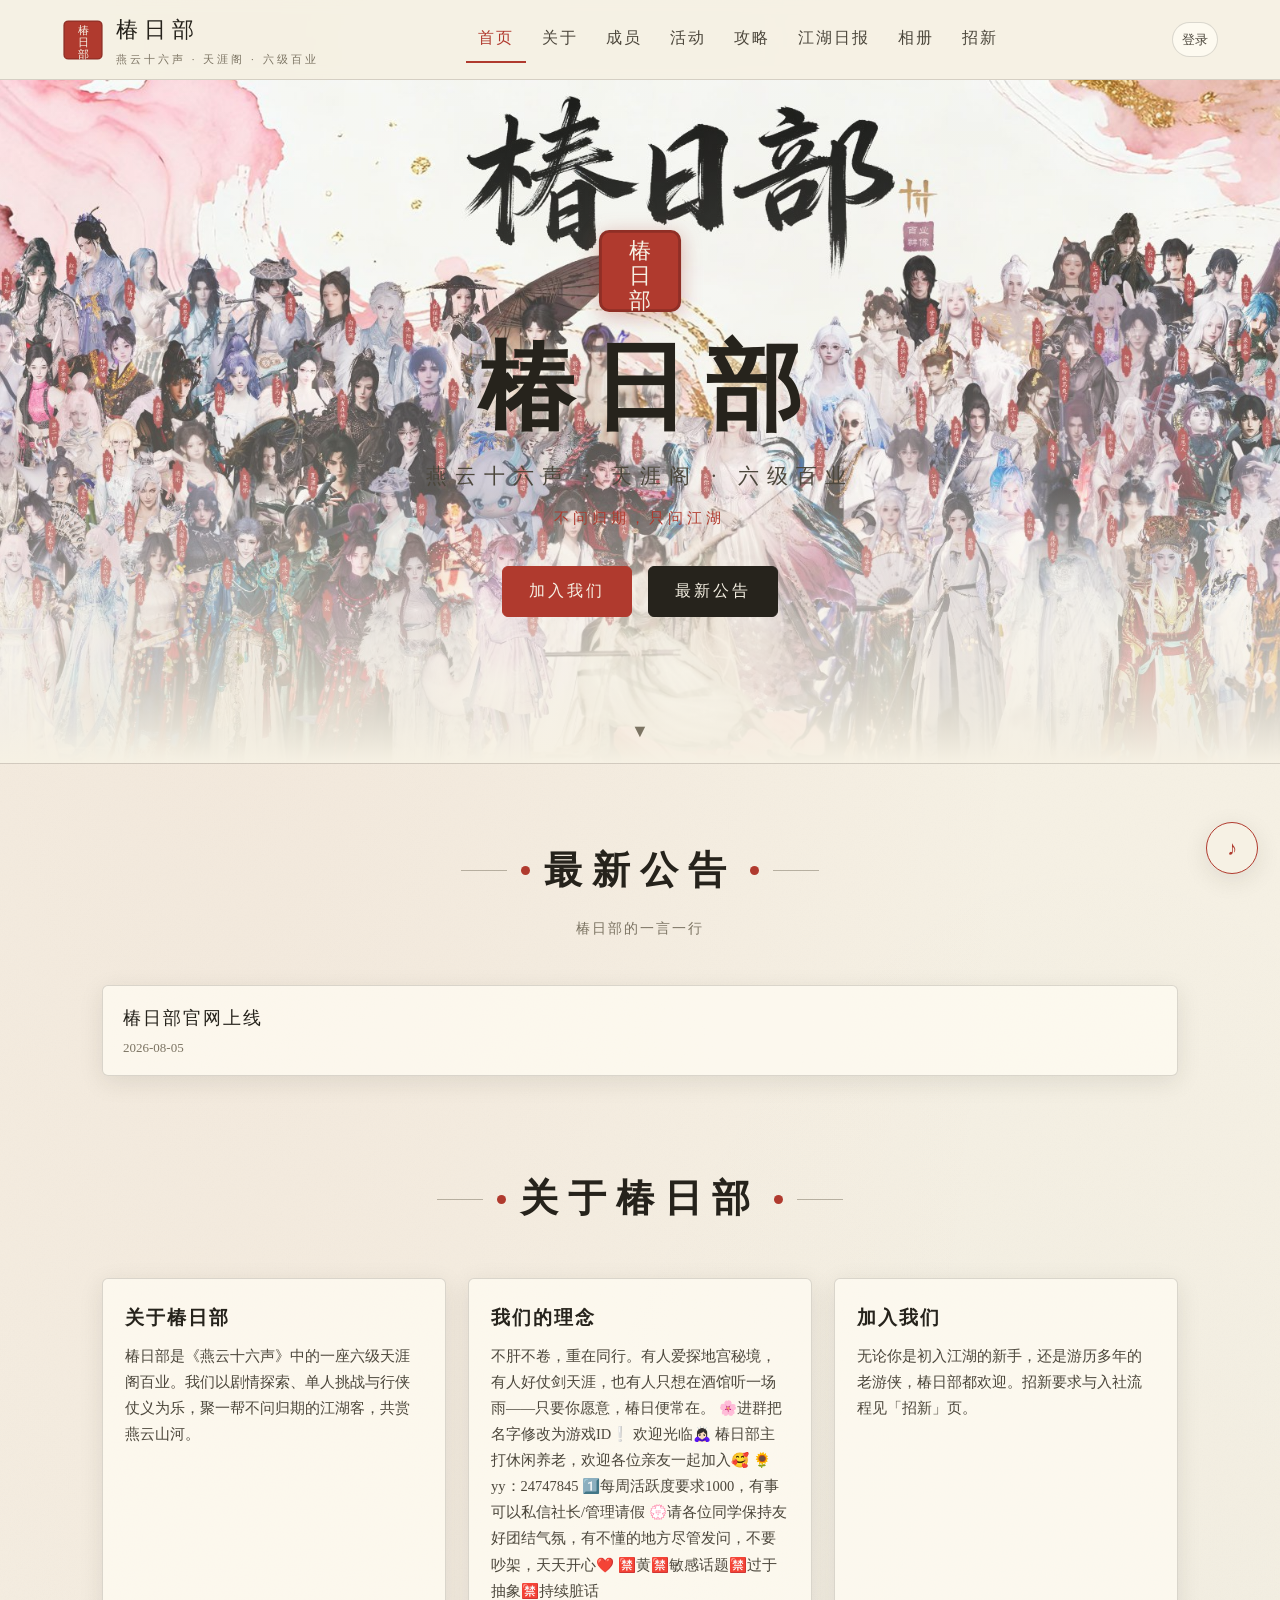
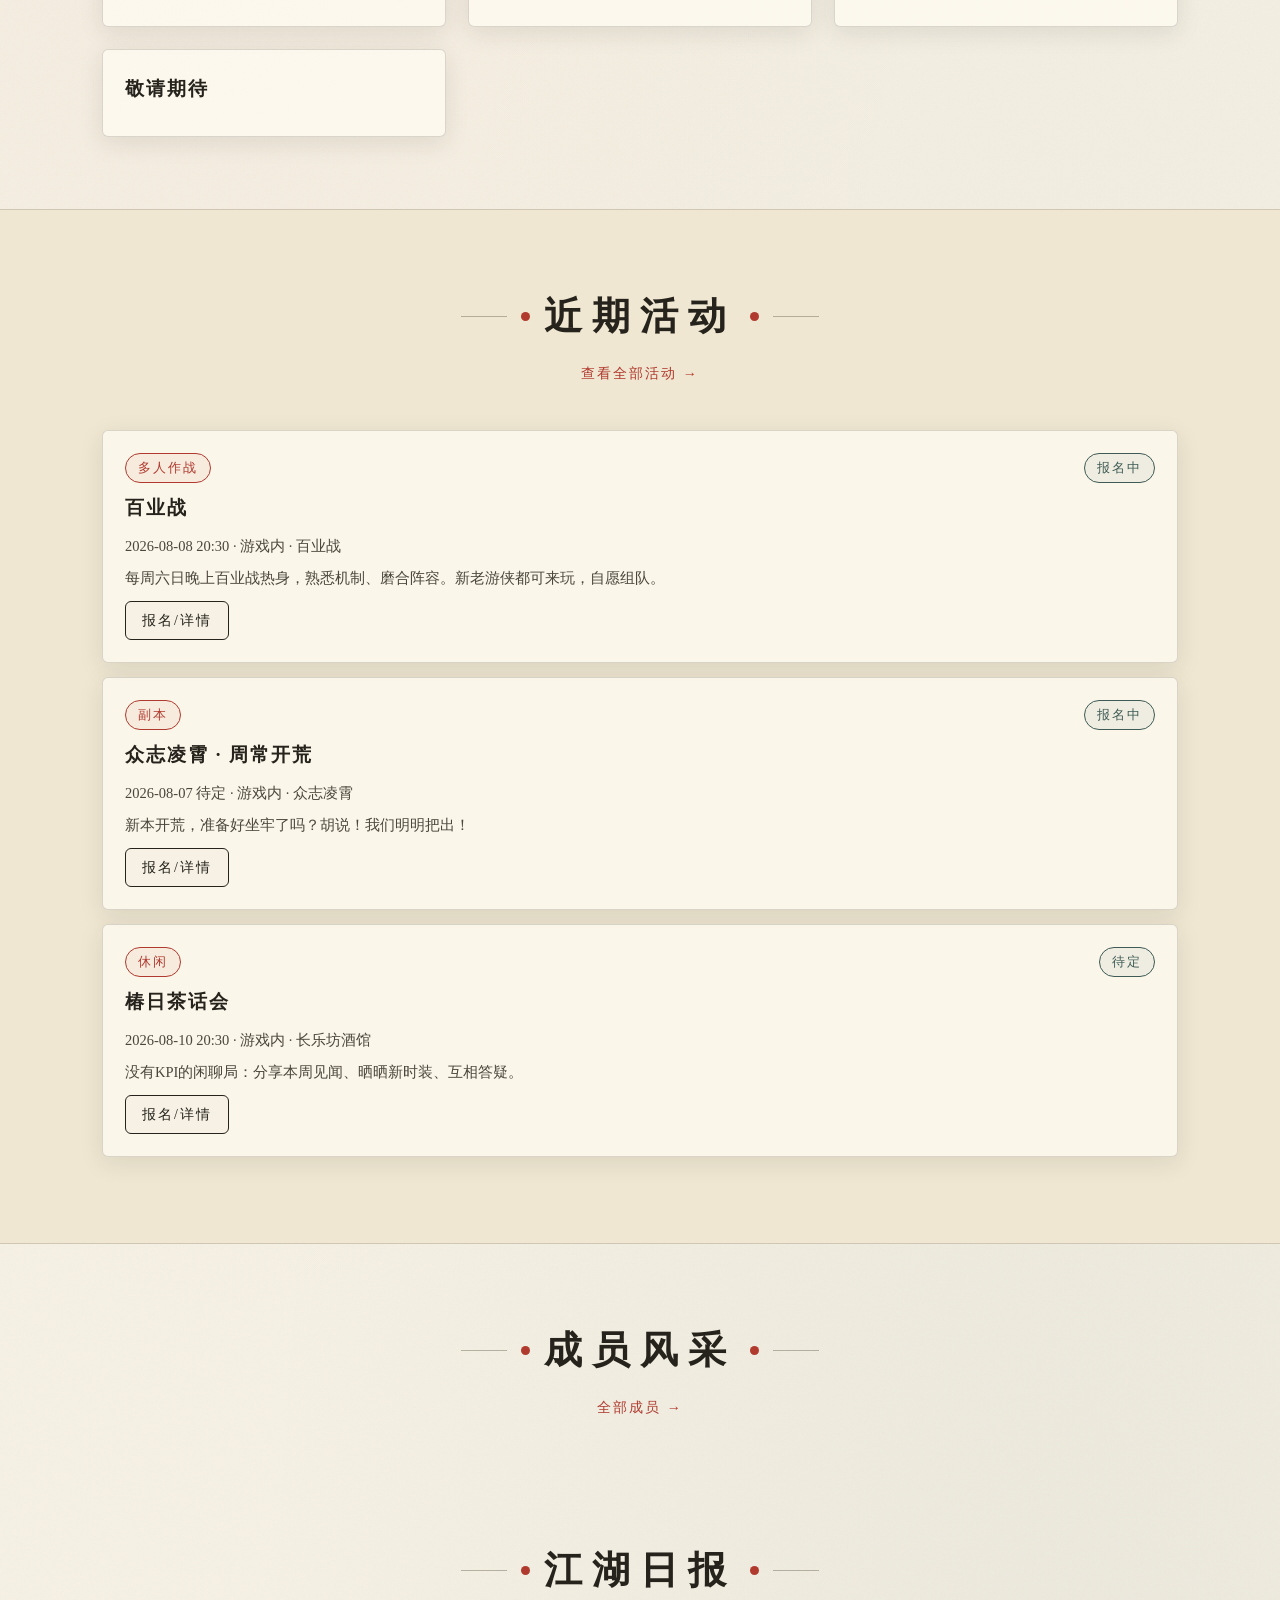
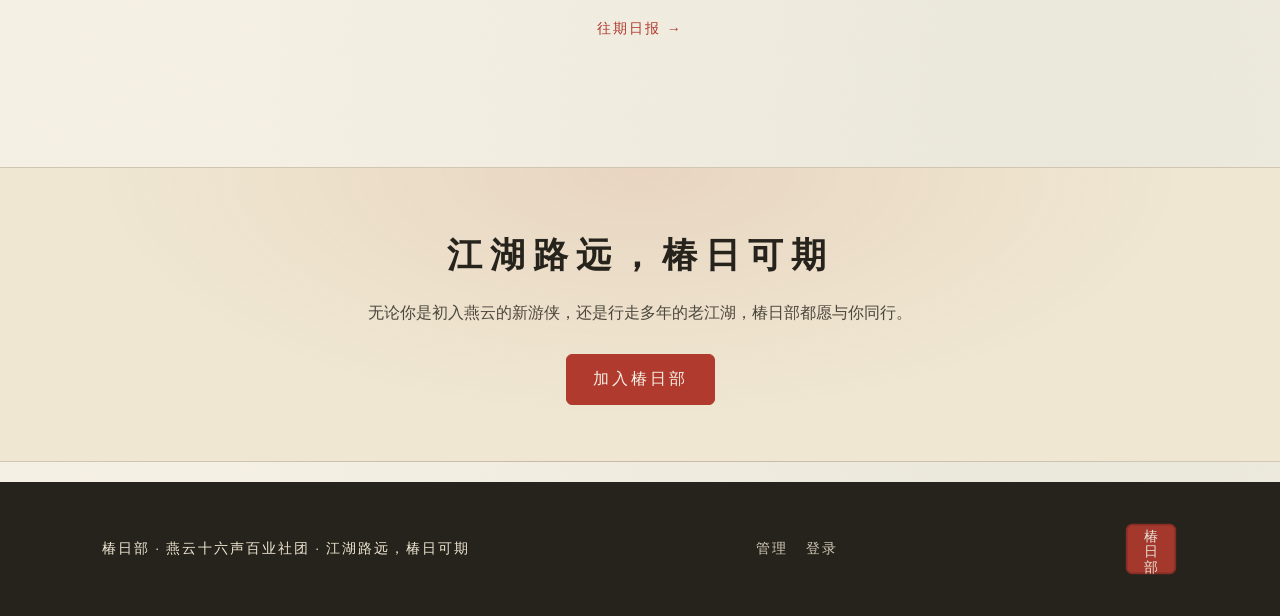
==== commit d1341314: "feat: member avatar wall + mobile" ====
--- a/index.html
+++ b/index.html
@@ -89,13 +89,9 @@
 (function(){
   function memberCard(m){
     var photo = m.photo ? '<img src="' + C.esc(m.photo) + '" alt="">' : '<div class="ph-placeholder">' + C.esc((m.name || '?').slice(0,1)) + '</div>';
-    return '<article class="card member-card">' +
+    return '<article class="member-cell">' +
       '<div class="member-photo">' + photo + '</div>' +
       '<div class="member-name">' + C.esc(m.name) + '</div>' +
-      '<div class="member-role"><span class="badge">' + C.esc(m.role || '') + '</span></div>' +
-      '<div class="member-signature">「' + C.esc(m.signature || '') + '」</div>' +
-      '<div class="member-bio">' + C.esc(m.bio || '') + '</div>' +
-      (m.bgm ? '<button class="bgm-btn" data-bgm="' + C.esc(m.bgm) + '">♪ 听曲</button>' : '') +
       '</article>';
   }
   function actCard(a){
@@ -139,6 +135,7 @@
     document.getElementById('act-list').innerHTML = (acts.activities || []).slice(0, 3).map(actCard).join('') || '<p class="hint">暂无活动</p>';
 
     var memList = document.getElementById('mem-list');
+    memList.className = 'member-wall';
     var mems4 = [];
     try {
       await CB.ensureAnon();
@@ -147,13 +144,13 @@
       docs.forEach(function(p){ if(p.active !== false){ if(p.photo) need.push(p.photo); if(p.bgm) need.push(p.bgm); } });
       var urls = {};
       try { urls = await CB.fileUrls(need); } catch(e){ console.warn(e); }
-      mems4 = docs.filter(function(p){ return p.active !== false; }).slice(0, 4).map(function(p){
+      mems4 = docs.filter(function(p){ return p.active !== false; }).slice(0, 8).map(function(p){
         return { name: p.name, role: p.role, signature: p.signature, bio: p.bio, photo: p.photo ? (urls[p.photo] || '') : '', bgm: p.bgm ? (urls[p.bgm] || '') : '' };
       });
     } catch(e){ console.warn('云端成员读取失败，使用旧数据', e); }
     if(!mems4.length){
       var oldMems = await C.fetchJSON('members.json');
-      mems4 = (oldMems.members || []).filter(function(m){ return m.active !== false; }).slice(0, 4);
+      mems4 = (oldMems.members || []).filter(function(m){ return m.active !== false; }).slice(0, 8);
     }
     memList.innerHTML = mems4.map(memberCard).join('') || '<p class="hint">暂无成员</p>';
 
--- a/assets/css/mobile.css
+++ b/assets/css/mobile.css
@@ -32,18 +32,16 @@
   .auth-chip a{font-size:12px;padding:4px 8px}
 }
 
-/* 成员滑动浏览（手机：左右滑动切换成员） */
+
+/* 成员矩阵模式（小卡片，一屏看多人，点开看完整详情） */
+.member-card{padding:12px}
+.member-card .member-photo{margin-bottom:10px;border-radius:10px}
+.member-card .member-name{font-size:16px;letter-spacing:2px}
+.member-card .member-signature{font-size:12px;white-space:nowrap;overflow:hidden;text-overflow:ellipsis;margin-top:2px}
 @media (max-width:768px){
-  #member-list.grid-4{display:block}
-  .member-swiper{display:flex;overflow-x:auto;scroll-snap-type:x mandatory;gap:14px;padding:4px 6px 16px;margin:0 -6px;-webkit-overflow-scrolling:touch;scrollbar-width:none}
-  .member-swiper::-webkit-scrollbar{display:none}
-  .member-swiper .member-card{flex:0 0 82%;scroll-snap-align:center;scroll-snap-stop:always;padding:18px 16px;text-align:center;cursor:pointer}
-  .member-swiper .member-photo{width:100%;aspect-ratio:1/1;border-radius:16px;overflow:hidden;border:1px solid var(--line);background:var(--paper-2);margin-bottom:14px}
-  .member-swiper .member-photo img{width:100%;height:100%;object-fit:cover}
-  .member-swiper .member-name{font-size:22px;letter-spacing:4px;font-family:var(--font-title)}
-  .member-swiper .member-role{margin:6px 0}
-  .member-swiper .member-signature{font-size:15px;margin:8px 0;line-height:1.6}
-  .member-swiper .member-bio{font-size:14px;margin:6px 0 10px}
-  .member-swiper .bgm-btn{font-size:14px;padding:8px 18px}
-  .member-swiper-hint{text-align:center;color:var(--ink-3);font-size:12.5px;letter-spacing:2px;margin-bottom:6px}
+  .member-card{padding:10px}
+  .member-card .member-photo{margin-bottom:8px;border-radius:10px}
+  .member-card .member-name{font-size:15px;letter-spacing:1px}
+  .member-card .member-role{margin:2px 0}
+  .member-card .member-signature{font-size:12px;margin:2px 0 0;white-space:nowrap;overflow:hidden;text-overflow:ellipsis}
 }
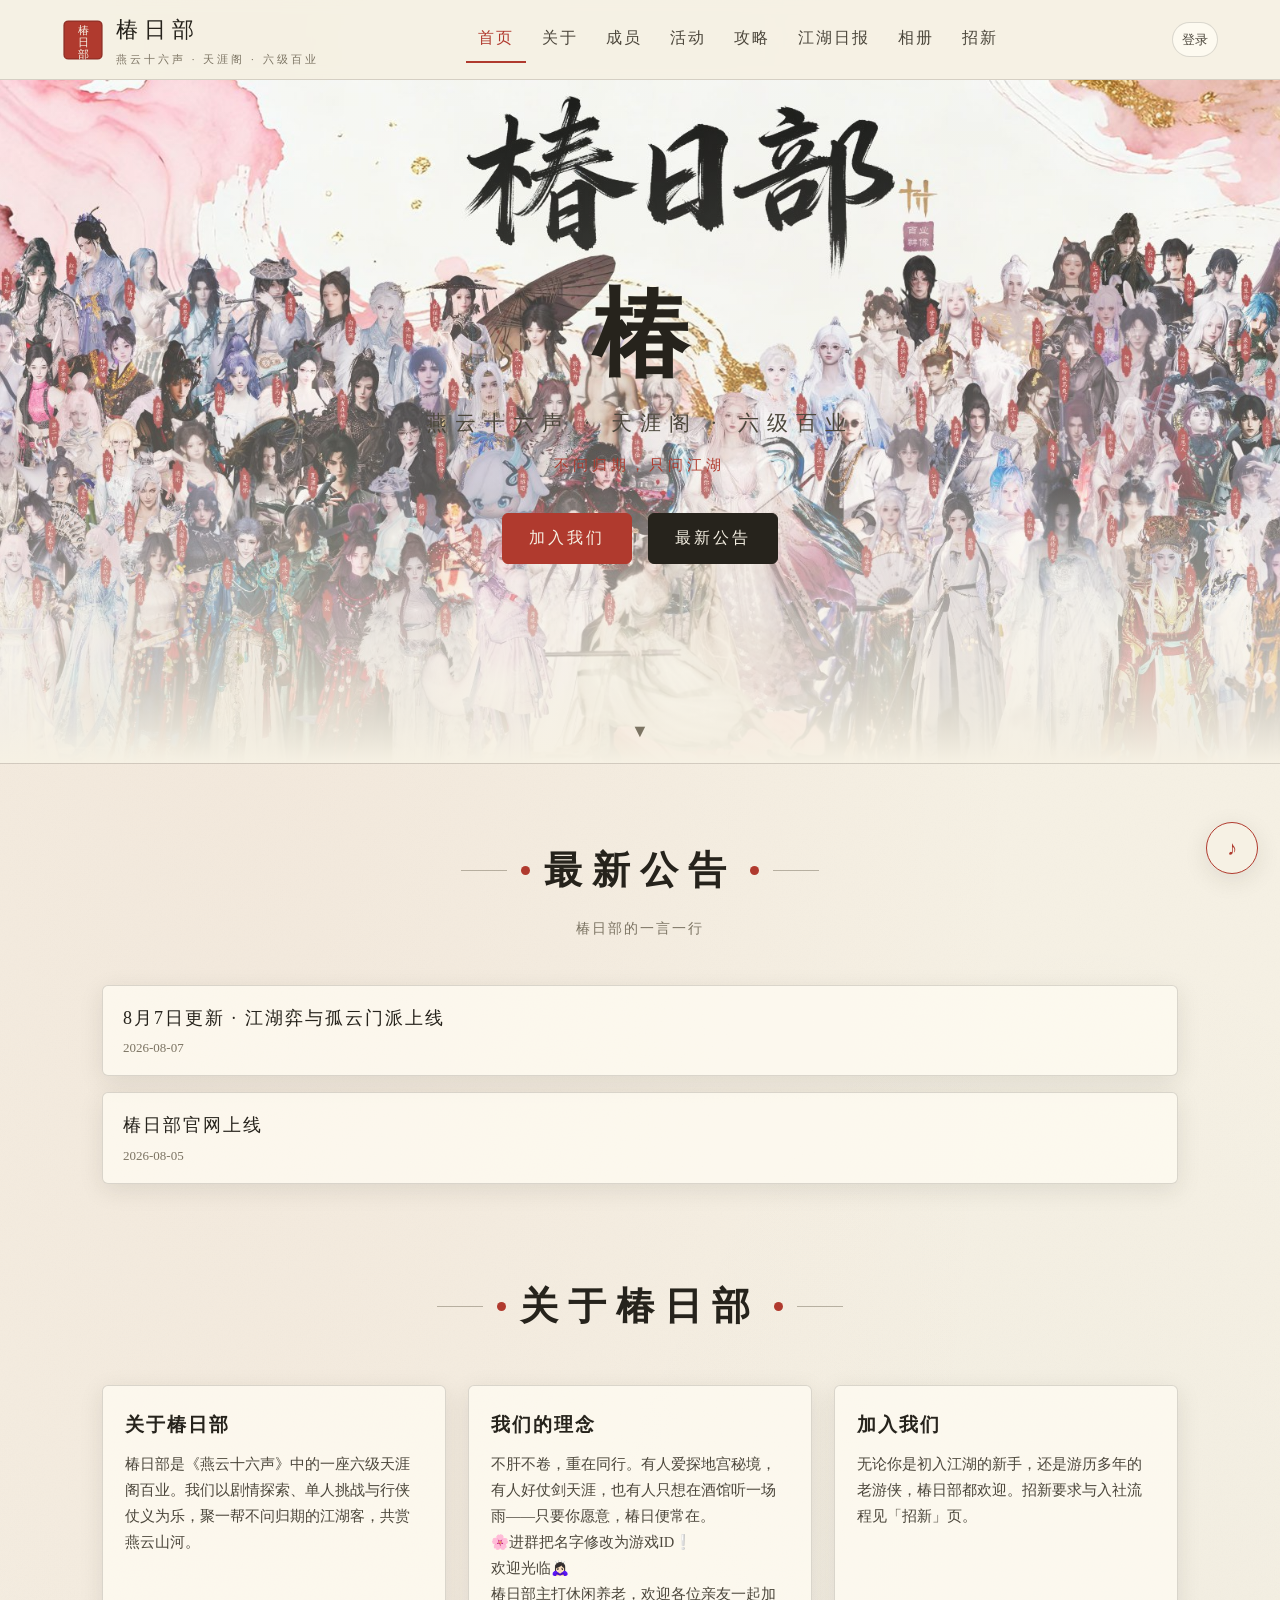
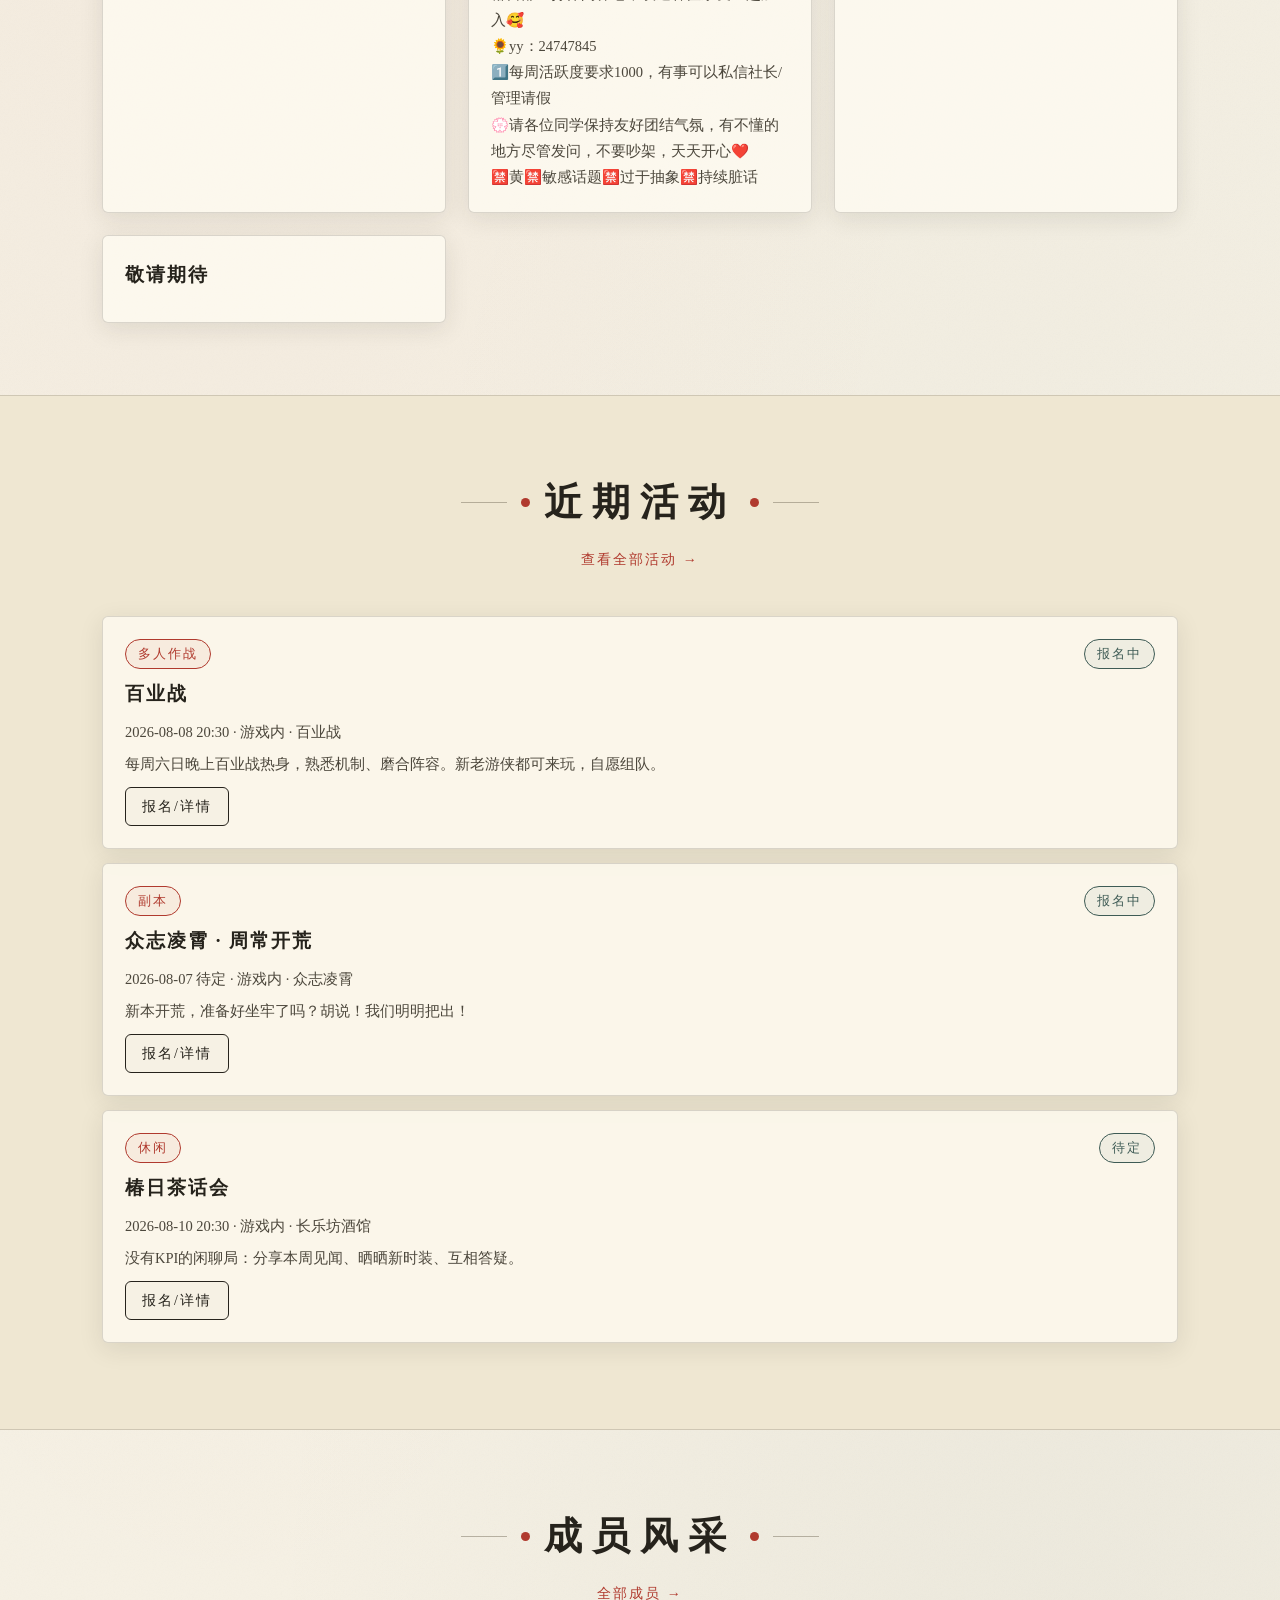
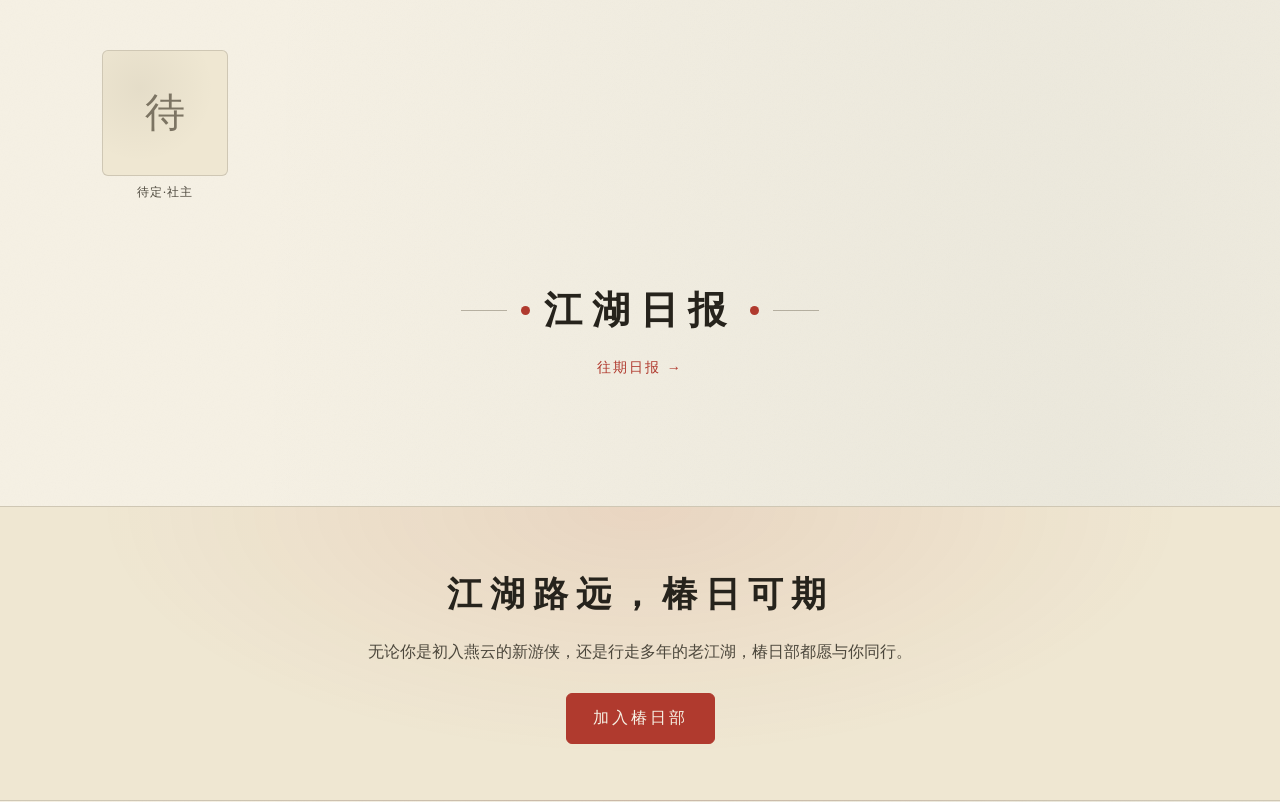
==== commit 7a8f4ee2: "主页 logo 改为单字「椿」" ====
--- a/index.html
+++ b/index.html
@@ -15,8 +15,7 @@
   <div class="hero-bg" id="hero-bg"></div>
   <div class="hero-veil"></div>
   <div class="hero-content">
-    <img class="hero-seal" id="hero-seal-img" src="assets/svg/seal.svg" alt="椿日部印章">
-    <h1 class="hero-title" id="hero-title">椿日部</h1>
+    <h1 class="hero-title" id="hero-title">椿</h1>
     <p class="hero-sub" id="hero-sub">燕云十六声 · 天涯阁 · 六级百业</p>
     <p class="hero-slogan" id="hero-slogan">不问归期，只问江湖</p>
     <div class="hero-actions">
@@ -109,7 +108,7 @@
     var st = cfg.site;
     document.title = st.name + ' · ' + st.subtitle;
     document.getElementById('hero-bg').style.backgroundImage = 'url("' + C.esc(st.background) + '")';
-    document.getElementById('hero-title').textContent = st.name;
+    document.getElementById('hero-title').textContent = '椿';
     document.getElementById('hero-sub').textContent = st.subtitle;
     document.getElementById('hero-slogan').textContent = st.slogan || '';
     document.querySelector('.brand-name small').textContent = st.subtitle || '';
--- a/assets/css/style.css
+++ b/assets/css/style.css
@@ -126,7 +126,7 @@
 }
 .card:hover{transform:translateY(-5px);box-shadow:0 14px 34px rgba(38,35,28,.16)}
 .card-title{font-family:var(--font-title);font-size:19px;letter-spacing:2px;margin-bottom:8px}
-.card-text{color:var(--ink-2);font-size:14.5px}
+.card-text{color:var(--ink-2);font-size:14.5px;white-space:pre-line}
 
 /* ---------- 徽章 ---------- */
 .badge{
@@ -186,7 +186,7 @@
 .list-item.open .list-item-arrow{transform:rotate(90deg)}
 .list-item-body{display:none;padding:4px 20px 20px;border-top:1px dashed var(--line)}
 .list-item.open .list-item-body{display:block}
-.list-item-body p{margin:10px 0;color:var(--ink-2);font-size:14.5px}
+.list-item-body p{margin:10px 0;color:var(--ink-2);font-size:14.5px;white-space:pre-line}
 
 /* ---------- 竖排文字 ---------- */
 .vtext{writing-mode:vertical-rl;font-family:var(--font-title);letter-spacing:8px;color:var(--ink-3);font-size:13px}
--- a/assets/css/mobile.css
+++ b/assets/css/mobile.css
@@ -1,47 +1,78 @@
 /* ============================================================
-   椿日部 · 移动端优化（Mobile Enhance）
+   椿日部 · 移动端全面适配 + 成员头像墙
    ============================================================ */
+
+/* ---------- 成员头像墙（一目了然看多人） ---------- */
+.member-wall{display:grid;grid-template-columns:repeat(8,1fr);gap:10px}
+.member-cell{cursor:pointer;text-align:center}
+.member-cell .member-photo{aspect-ratio:1/1;border-radius:6px;overflow:hidden;border:1px solid var(--line);background:var(--paper-2);margin-bottom:6px;transition:.2s}
+.member-cell .member-photo:hover{border-color:var(--cinnabar)}
+.member-cell .member-photo img{width:100%;height:100%;object-fit:cover}
+.member-cell .member-name{font-size:12px;letter-spacing:1px;color:var(--ink-2);white-space:nowrap;overflow:hidden;text-overflow:ellipsis}
+.member-cell:hover .member-name{color:var(--cinnabar)}
+
+/* ---------- 全局移动端适配 ---------- */
 @media (max-width:768px){
   body{font-size:15px}
-  .container{padding:0 16px}
-  .section{padding:40px 0}
-  .section-title{font-size:20px;letter-spacing:3px}
-  .section-sub{font-size:13px}
-  .brand-name{font-size:19px;letter-spacing:4px}
-  .brand .seal-sm{width:36px;height:36px}
-  .nav a{font-size:14px;padding:7px 9px;letter-spacing:1px}
-  .hero{min-height:68vh}
-  .hero-title{font-size:clamp(2.3rem,13vw,3.4rem);letter-spacing:9px;text-indent:9px}
-  .hero-sub{letter-spacing:4px}
-  .hero-slogan{font-size:14px;letter-spacing:2px}
-  .hero-actions .btn{padding:10px 20px;font-size:15px}
-  .hero-seal{width:66px;height:66px}
-  .btn{padding:9px 20px;font-size:14.5px}
-  .card{padding:14px}
-  .grid-2,.grid-3{grid-template-columns:1fr;gap:12px}
-  .grid-4{grid-template-columns:repeat(2,1fr);gap:12px}
-  .member-card .member-photo{aspect-ratio:1/1;border-radius:12px}
-  .member-card .member-bio{display:-webkit-box;-webkit-line-clamp:2;-webkit-box-orient:vertical;overflow:hidden}
-  .cta-band{padding:28px 16px;text-align:center}
-  .admin-card{padding:16px}
-  .list-item{padding:12px 12px}
-  .site-bgm-btn{width:46px;height:46px;right:16px;bottom:18px;font-size:18px}
-  .modal-box{max-height:86vh;overflow-y:auto}
+  .container{padding:0 14px}
+  .section{padding:34px 0}
+  .section-head{margin-bottom:16px}
+  .section-title{font-size:20px;letter-spacing:2px}
+  .section-sub{font-size:12.5px}
+  .brand-name{font-size:18px;letter-spacing:3px}
+  .brand .seal-sm{width:34px;height:34px}
+  .header-inner{padding:8px 14px;gap:8px}
+  .nav a{font-size:13.5px;padding:6px 8px;letter-spacing:1px}
+
+  .hero{min-height:62vh}
+  .hero-title{font-size:clamp(2.2rem,12vw,3.2rem);letter-spacing:8px;text-indent:8px}
+  .hero-sub{font-size:15px;letter-spacing:3px}
+  .hero-slogan{font-size:13.5px;letter-spacing:2px}
+  .hero-actions{margin-top:22px}
+  .hero-actions .btn{padding:10px 18px;font-size:14.5px}
+  .hero-seal{width:60px;height:60px;margin-bottom:14px}
+
+  .btn{padding:9px 18px;font-size:14px}
+  .card{padding:12px}
+  .card-title{font-size:17px}
+  .grid{gap:12px}
+  .grid-2,.grid-3{grid-template-columns:1fr}
+  .grid-4{grid-template-columns:repeat(2,1fr)}
+  .member-wall{grid-template-columns:repeat(4,1fr);gap:8px}
+  .member-cell .member-photo{border-radius:6px;margin-bottom:4px}
+  .member-cell .member-name{font-size:11px}
+
+  /* 相册：手机 2 列 */
+  #album-list.grid-3{grid-template-columns:repeat(2,1fr);gap:10px}
+  .album-card{padding:10px}
+  .album-cover{border-radius:10px;margin-bottom:8px}
+  .album-count{font-size:11.5px}
+
+  /* 列表（活动/攻略/日报） */
+  .list-item-head{padding:12px 14px}
+  .list-item-title{font-size:16px}
+  .list-item-body{padding:4px 14px 14px}
+  .list-item-body p{font-size:14px}
+
+  /* 表单 */
+  input,textarea,select{font-size:16px!important}
+  .field label{font-size:14px}
+  .admin-card{padding:16px;margin-bottom:16px}
+  .admin-card h3{font-size:16px}
+
+  /* CTA */
+  .cta-band{padding:26px 16px;text-align:center}
+  .cta-band h2{font-size:20px}
+
+  /* 弹窗 */
+  .modal-mask{padding:12px}
+  .modal-box{width:100%;max-height:88vh;overflow-y:auto;padding:18px}
   .member-detail{flex-direction:column}
   .member-detail .md-photo{width:100%;aspect-ratio:4/5}
+  .md-name{font-size:22px}
+
+  /* 官网音乐按钮 */
+  .site-bgm-btn{width:44px;height:44px;right:14px;bottom:16px;font-size:17px}
+
   .auth-chip a{font-size:12px;padding:4px 8px}
-}
-
-
-/* 成员矩阵模式（小卡片，一屏看多人，点开看完整详情） */
-.member-card{padding:12px}
-.member-card .member-photo{margin-bottom:10px;border-radius:10px}
-.member-card .member-name{font-size:16px;letter-spacing:2px}
-.member-card .member-signature{font-size:12px;white-space:nowrap;overflow:hidden;text-overflow:ellipsis;margin-top:2px}
-@media (max-width:768px){
-  .member-card{padding:10px}
-  .member-card .member-photo{margin-bottom:8px;border-radius:10px}
-  .member-card .member-name{font-size:15px;letter-spacing:1px}
-  .member-card .member-role{margin:2px 0}
-  .member-card .member-signature{font-size:12px;margin:2px 0 0;white-space:nowrap;overflow:hidden;text-overflow:ellipsis}
 }
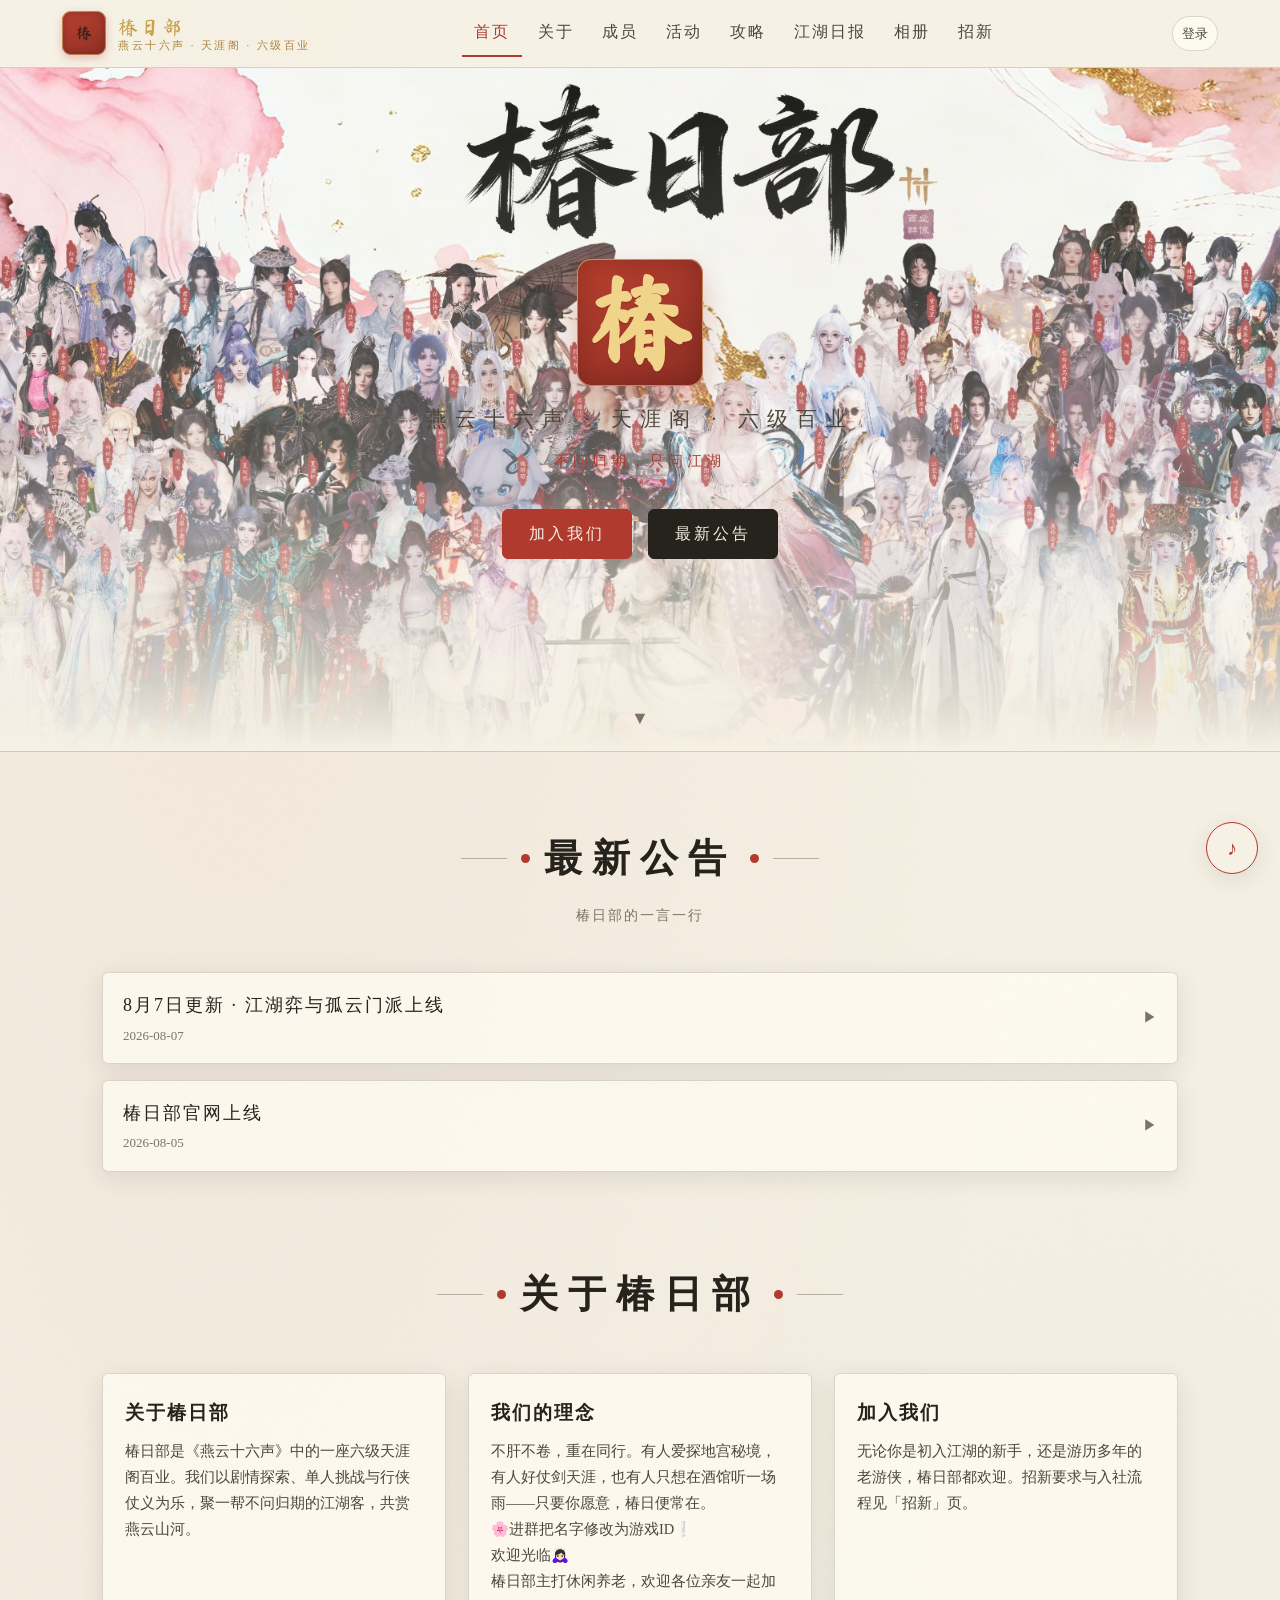
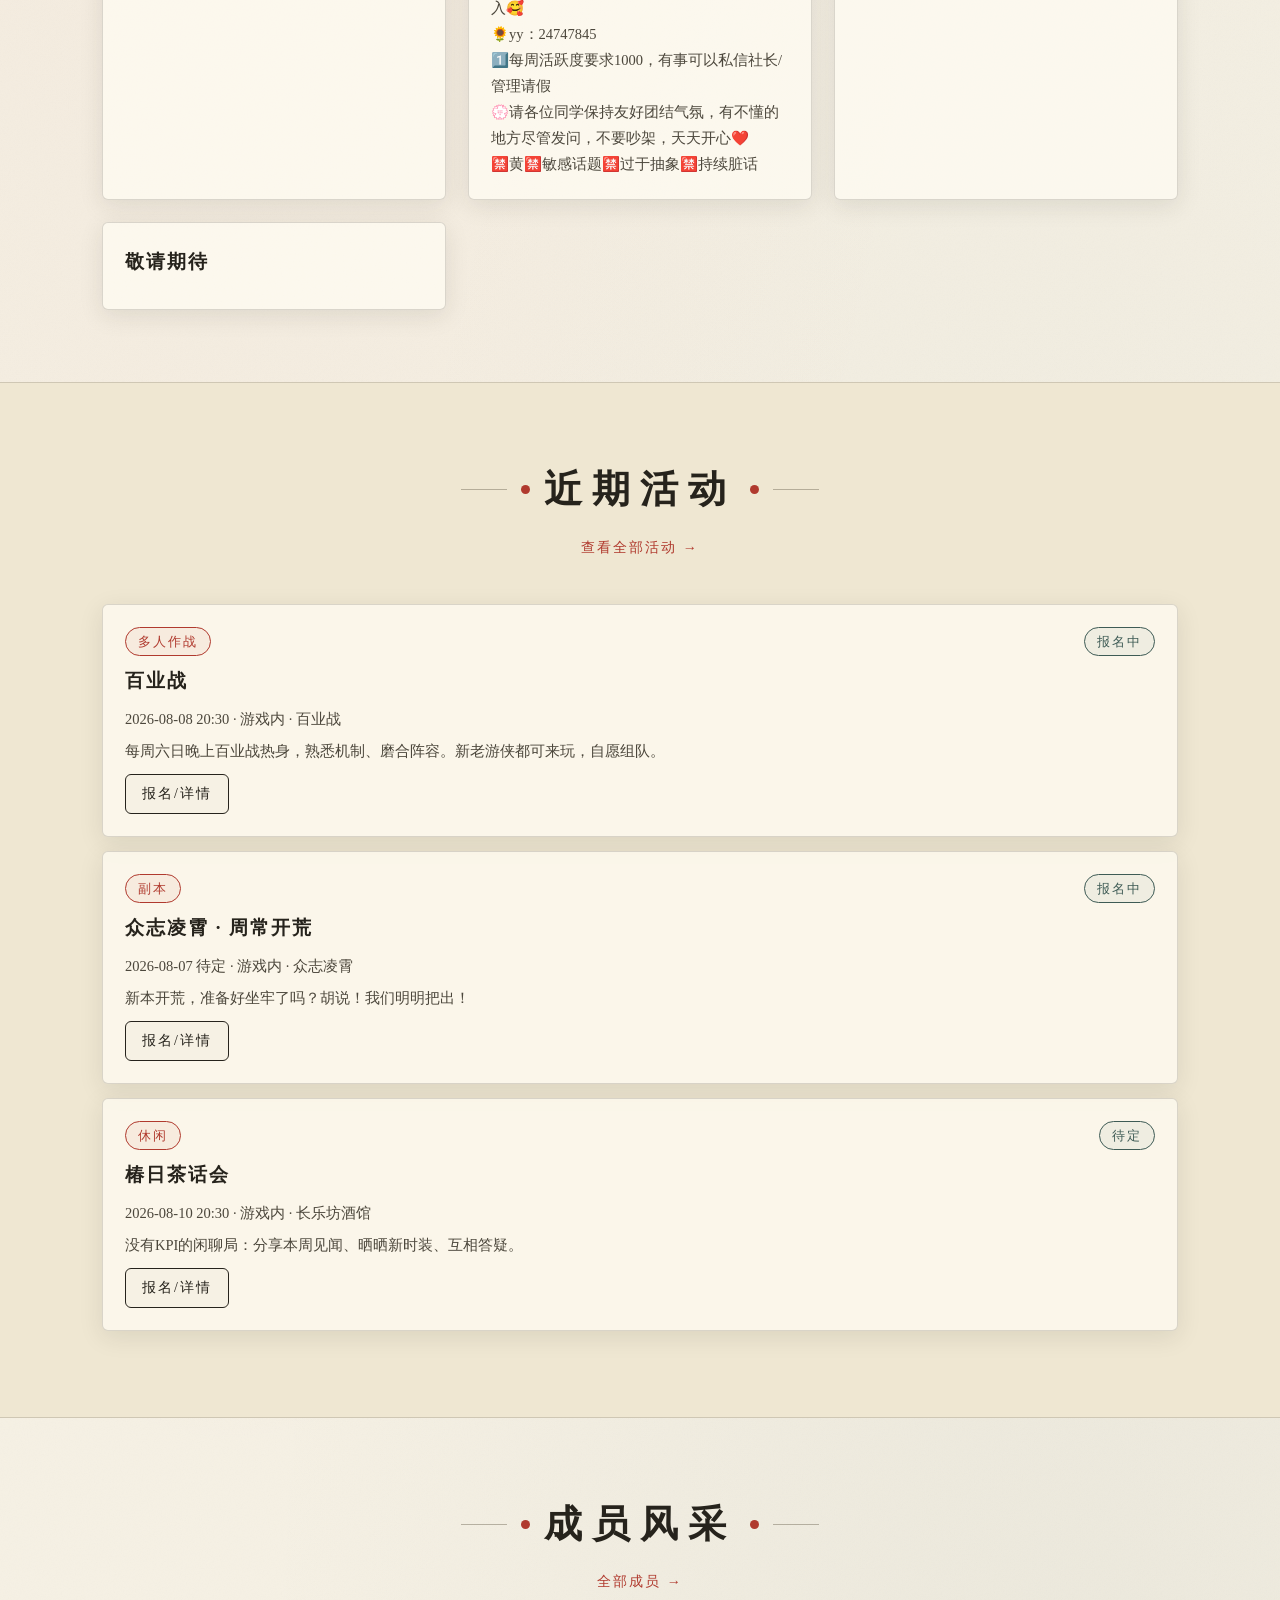
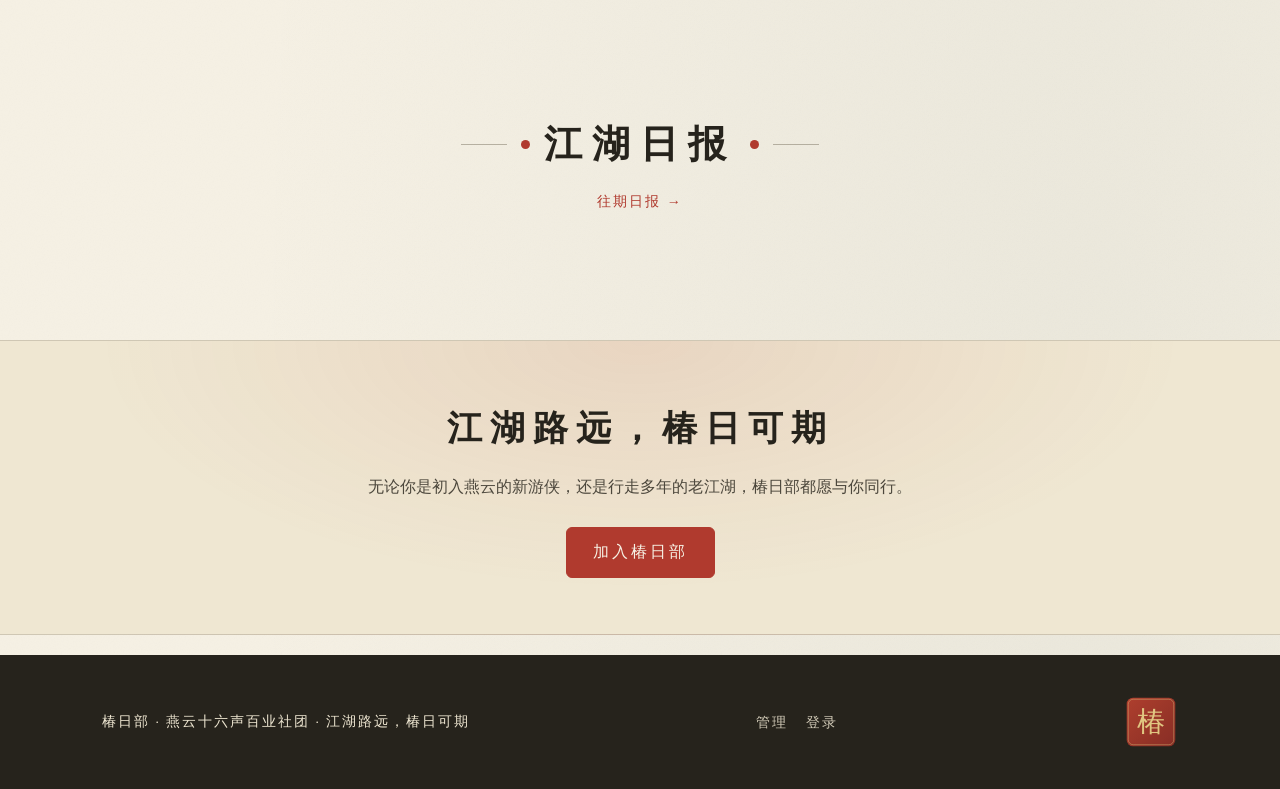
==== commit ba2f6e6a: "fix: ????/?????????" ====
--- a/index.html
+++ b/index.html
@@ -116,9 +116,9 @@
     var ann = cfg.announcements || [];
     var annBox = document.getElementById('ann-list');
     if(ann.length){
-      annBox.innerHTML = ann.slice(0, 3).map(function(a){
-        return '<div class="list-item"><div class="list-item-head"><div><div class="list-item-title">' + C.esc(a.title) + '</div><div class="list-item-meta">' + C.esc(a.date) + '</div></div></div>' +
-          '<div class="list-item-body open"><p>' + C.esc(a.content) + '</p></div></div>';
+      annBox.innerHTML = ann.slice(0, 3).map(function(a, i){
+        return '<div class="list-item" id="ann-' + i + '"><div class="list-item-head" onclick="document.getElementById(\'ann-' + i + '\').classList.toggle(\'open\')"><div><div class="list-item-title">' + C.esc(a.title) + '</div><div class="list-item-meta">' + C.esc(a.date) + '</div></div><span class="list-item-arrow">▶</span></div>' +
+          '<div class="list-item-body"><p>' + C.esc(a.content) + '</p></div></div>';
       }).join('');
     } else annBox.innerHTML = '<p class="hint">暂无公告</p>';
 
@@ -155,9 +155,9 @@
 
     var dl = await C.fetchJSON('daily.json');
     var issues = dl.issues || [];
-    document.getElementById('daily-list').innerHTML = issues.slice(0, 1).map(function(d){
-      return '<div class="list-item"><div class="list-item-head"><div><div class="list-item-title">' + C.esc(d.issue || '') + ' · ' + C.esc(d.title) + '</div><div class="list-item-meta">' + C.esc(d.date || '') + '</div></div></div>' +
-        '<div class="list-item-body open">' + (d.content || []).map(function(p){ return '<p>' + C.esc(p) + '</p>'; }).join('') + '</div></div>';
+    document.getElementById('daily-list').innerHTML = issues.slice(0, 1).map(function(d, i){
+      return '<div class="list-item" id="daily-' + i + '"><div class="list-item-head" onclick="document.getElementById(\'daily-' + i + '\').classList.toggle(\'open\')"><div><div class="list-item-title">' + C.esc(d.issue || '') + ' · ' + C.esc(d.title) + '</div><div class="list-item-meta">' + C.esc(d.date || '') + '</div></div><span class="list-item-arrow">▶</span></div>' +
+        '<div class="list-item-body">' + (d.content || []).map(function(p){ return '<p>' + C.esc(p) + '</p>'; }).join('') + '</div></div>';
     }).join('') || '<p class="hint">暂无日报</p>';
 
     C.setupBgm();
@@ -165,4 +165,4 @@
 })();
 </script>
 </body>
-</html>+</html>
--- a/assets/css/style.css
+++ b/assets/css/style.css
@@ -1,3 +1,8 @@
+@font-face{
+  font-family:'Ma Shan Zheng';
+  src:url('../fonts/MaShanZheng-Regular.ttf') format('truetype');
+  font-weight:400;font-style:normal;font-display:swap;
+}
 /* ============================================================
    椿日部 · 燕云十六声百业社团官网
    古风水墨主题  Chunri-bu Ink-wash Theme
@@ -16,6 +21,7 @@
   --line:rgba(38,35,28,.16);
   --shadow:0 6px 24px rgba(38,35,28,.10);
   --font-title:"Kaiti SC","STKaiti","KaiTi","FangSong","STFangsong","Noto Serif SC",serif;
+--font-brush:"Ma Shan Zheng","STXingkai","华文行楷","Xingkai SC","Kaiti SC","STKaiti","KaiTi","楷体","FangSong",serif;
   --font-body:"Songti SC","STSong","SimSun","Source Han Serif SC","Noto Serif SC",serif;
   --radius:6px;
 }
@@ -51,9 +57,16 @@
 }
 .header-inner{display:flex;align-items:center;justify-content:space-between;gap:16px;padding:10px 22px;max-width:1200px;margin:0 auto}
 .brand{display:flex;align-items:center;gap:12px}
-.brand .seal-sm{width:42px;height:42px;flex:none}
-.brand-name{font-family:var(--font-title);font-size:22px;letter-spacing:6px;color:var(--ink)}
-.brand-name small{display:block;font-size:11px;letter-spacing:3px;color:var(--ink-3);font-family:var(--font-body)}
+.brand-seal{
+  width:44px;height:44px;flex:none;border-radius:9px;
+  background:linear-gradient(150deg,#bb4230 0%,#8f2f26 100%);
+  box-shadow:inset 0 0 0 1px rgba(240,212,138,.5), inset 0 0 10px rgba(58,10,5,.35), 0 3px 8px rgba(176,58,46,.28);
+  display:flex;align-items:center;justify-content:center;
+  font-family:var(--font-brush);
+}
+.brand-seal span{font-size:27px;line-height:1;color:#f0d48a;text-shadow:0 1px 1px rgba(120,25,15,.4)}
+.brand-name{font-family:var(--font-brush);font-size:20px;letter-spacing:2px;line-height:1.1;color:#c9a24b;text-shadow:0 1px 0 rgba(246,241,228,.6)}
+.brand-name small{display:block;font-size:10.5px;letter-spacing:2.5px;color:#a9833f;font-family:var(--font-body);margin-top:2px}
 .nav{display:flex;align-items:center;gap:4px;flex-wrap:wrap}
 .nav a{
   font-family:var(--font-title);font-size:16px;letter-spacing:2px;
@@ -75,9 +88,17 @@
 .hero-content{position:relative;z-index:2;padding:60px 22px}
 .hero-seal{width:88px;height:88px;margin:0 auto 18px;filter:drop-shadow(0 4px 10px rgba(176,58,46,.35))}
 .hero-title{
-  font-family:var(--font-title);font-size:clamp(3.2rem,10vw,6rem);
-  letter-spacing:18px;text-indent:18px;line-height:1.15;color:var(--ink);
-  text-shadow:0 2px 14px rgba(246,241,228,.8);
+  display:inline-flex;align-items:center;justify-content:center;
+  min-width:1.08em;aspect-ratio:1;padding:.12em;
+  border-radius:.14em;
+  background:linear-gradient(150deg,#bb4230 0%,#8f2f26 100%);
+  box-shadow:inset 0 0 0 1px rgba(240,212,138,.55), inset 0 0 30px rgba(58,10,5,.35), 0 14px 30px rgba(176,58,46,.30);
+  color:#f0d48a;
+  font-family:var(--font-brush);
+  font-size:clamp(3.6rem,11vw,6.4rem);
+  line-height:1;
+  letter-spacing:0;text-indent:0;
+  text-shadow:0 1px 1px rgba(120,25,15,.4);
 }
 .hero-sub{margin-top:14px;font-family:var(--font-title);font-size:clamp(1rem,2.4vw,1.3rem);letter-spacing:8px;color:var(--ink-2)}
 .hero-slogan{margin-top:10px;font-size:15px;letter-spacing:4px;color:var(--cinnabar)}
@@ -330,4 +351,5 @@
 .auth-chip{display:flex;align-items:center;gap:4px;margin-left:14px;white-space:nowrap}
 .auth-chip a{font-size:13px;color:var(--ink-2);padding:5px 9px;border:1px solid var(--line);border-radius:999px;background:rgba(255,252,243,.75);text-decoration:none;transition:.2s}
 .auth-chip a:hover{color:var(--cinnabar);border-color:var(--cinnabar)}
-@media (max-width:860px){.auth-chip{margin-left:0;margin-top:6px}}
+@media (max-width:860px){.auth-chip{margin-left:0;margin-top:6px}}
+
--- a/assets/css/mobile.css
+++ b/assets/css/mobile.css
@@ -20,12 +20,13 @@
   .section-title{font-size:20px;letter-spacing:2px}
   .section-sub{font-size:12.5px}
   .brand-name{font-size:18px;letter-spacing:3px}
-  .brand .seal-sm{width:34px;height:34px}
+.brand-seal{width:36px;height:36px;border-radius:7px}
+  .brand-seal span{font-size:22px}
   .header-inner{padding:8px 14px;gap:8px}
   .nav a{font-size:13.5px;padding:6px 8px;letter-spacing:1px}
 
   .hero{min-height:62vh}
-  .hero-title{font-size:clamp(2.2rem,12vw,3.2rem);letter-spacing:8px;text-indent:8px}
+.hero-title{font-size:clamp(3.6rem,22vw,5.4rem);padding:.1em;letter-spacing:0;text-indent:0;border-radius:.14em}
   .hero-sub{font-size:15px;letter-spacing:3px}
   .hero-slogan{font-size:13.5px;letter-spacing:2px}
   .hero-actions{margin-top:22px}
@@ -75,4 +76,4 @@
   .site-bgm-btn{width:44px;height:44px;right:14px;bottom:16px;font-size:17px}
 
   .auth-chip a{font-size:12px;padding:4px 8px}
-}+}
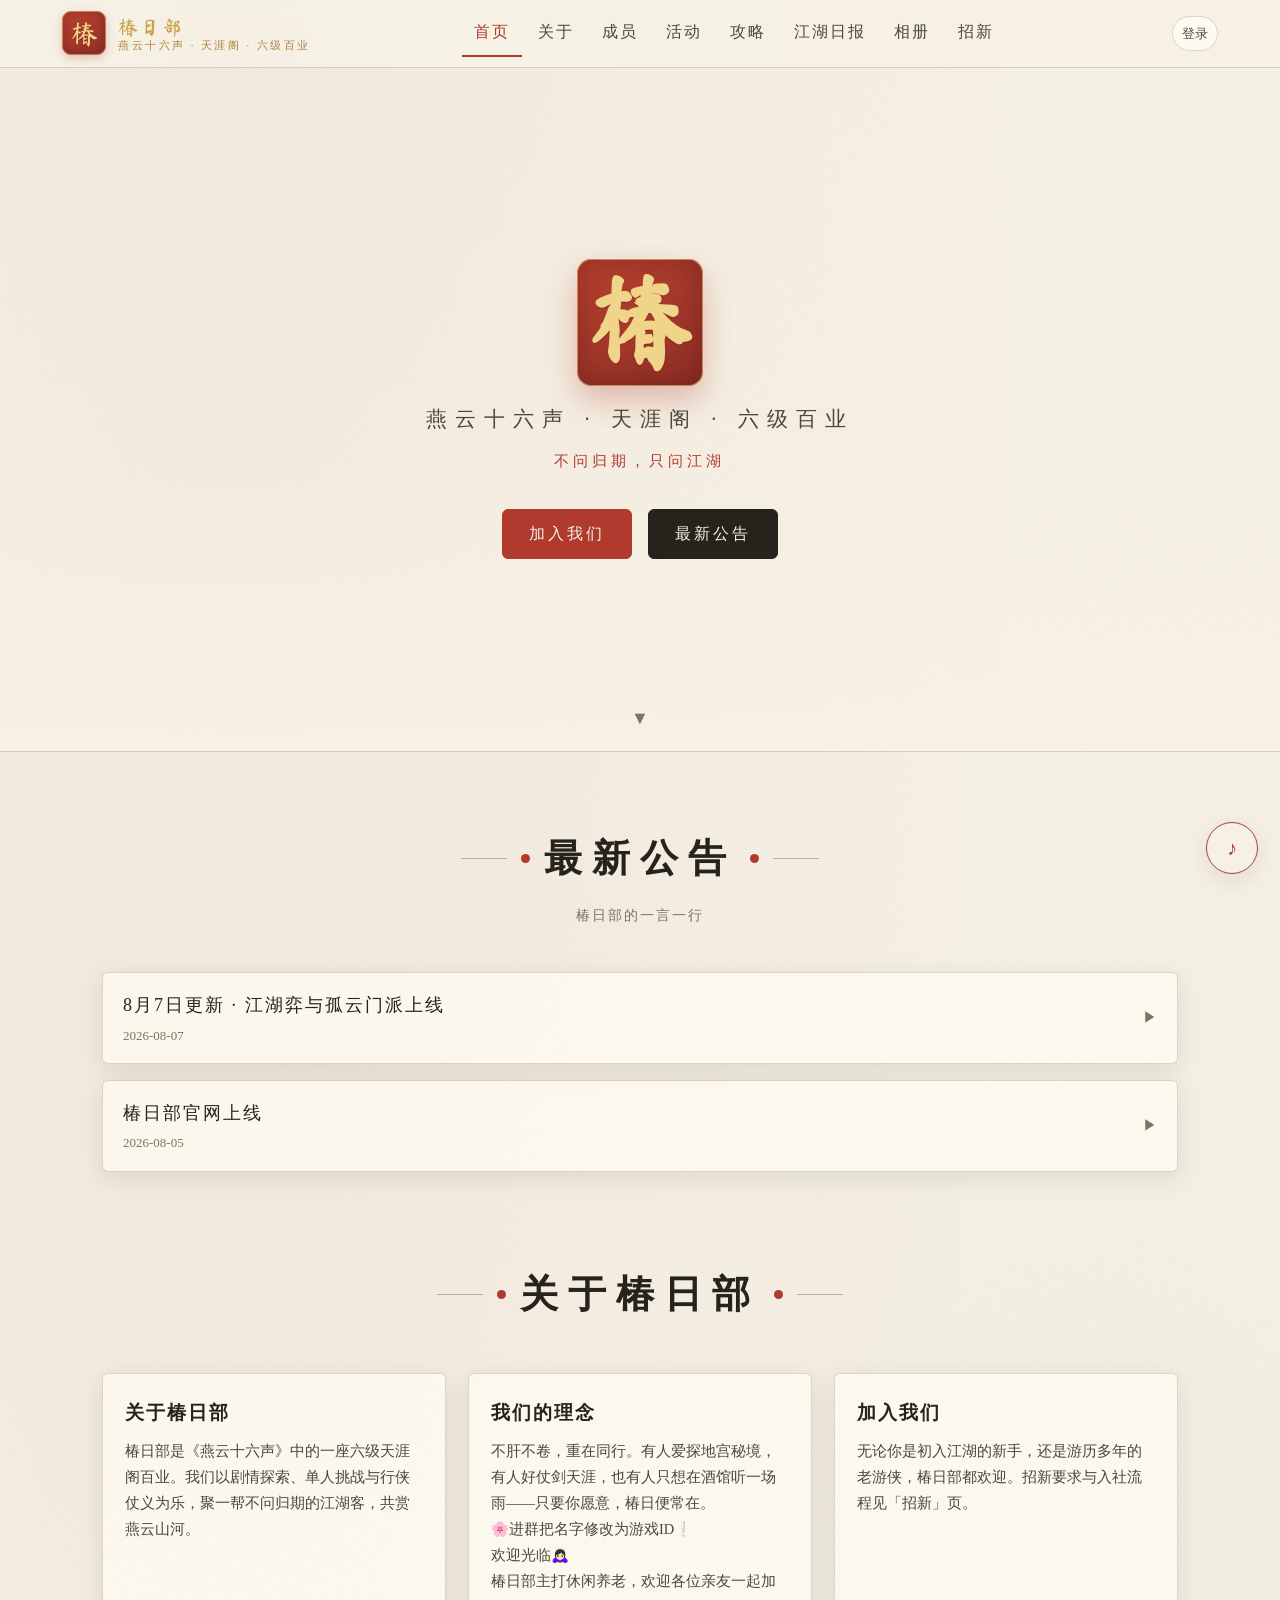
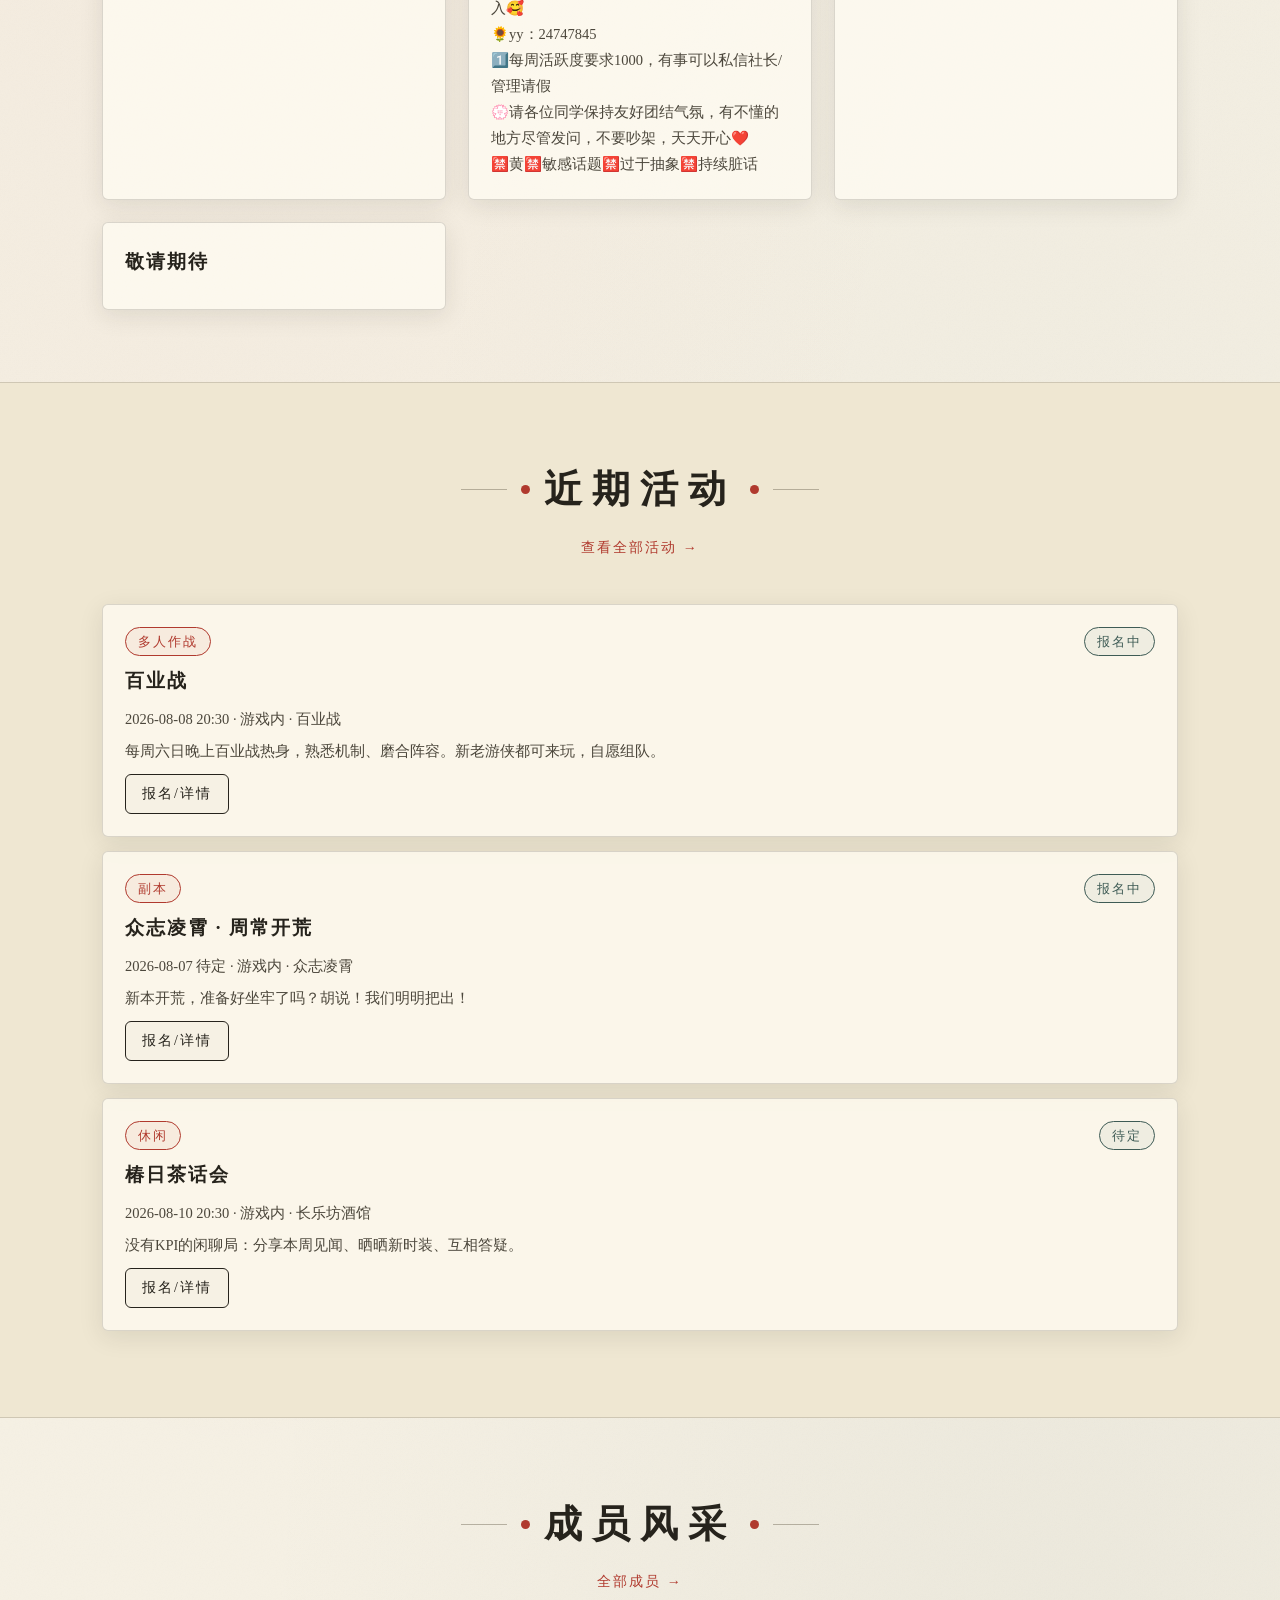
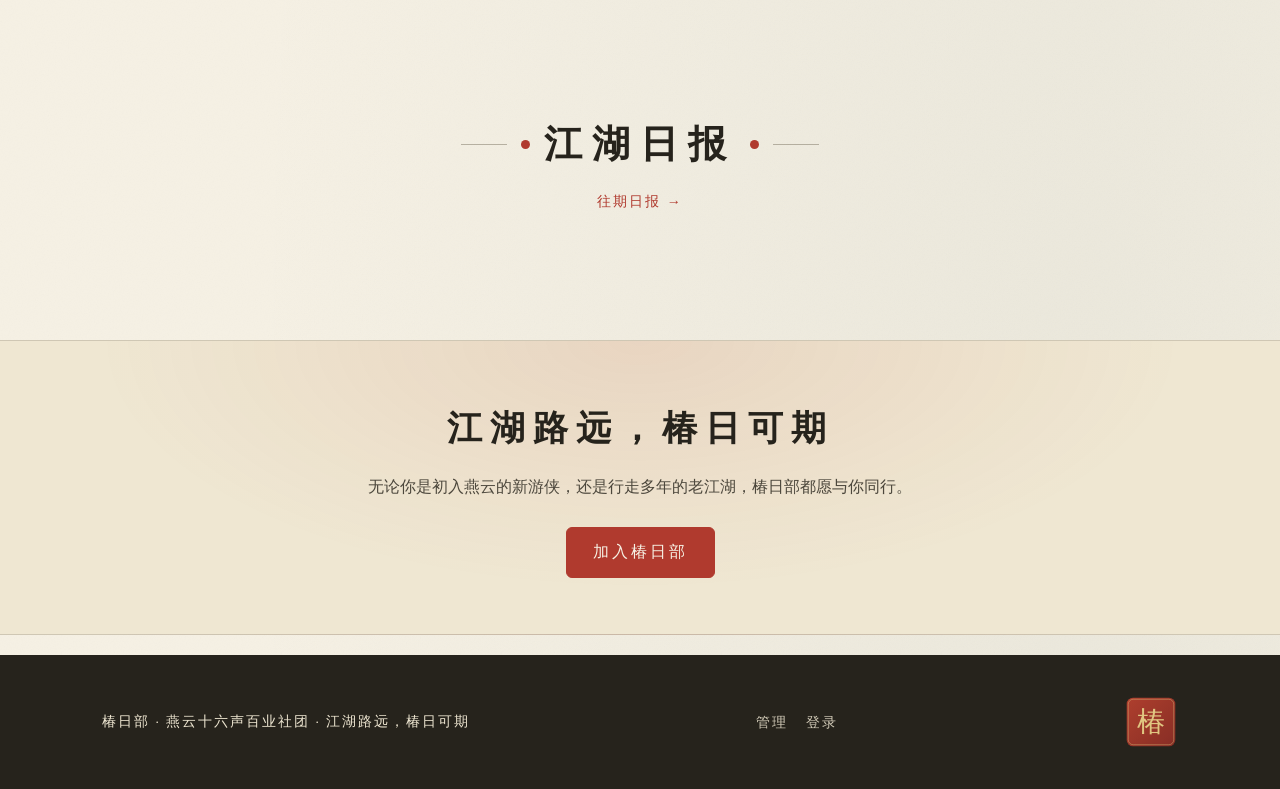
==== commit d9822ce8: "feat: ??????????(????+????+????)" ====
--- a/index.html
+++ b/index.html
@@ -107,7 +107,9 @@
     var cfg = await C.fetchJSON('config.json');
     var st = cfg.site;
     document.title = st.name + ' · ' + st.subtitle;
-    document.getElementById('hero-bg').style.backgroundImage = 'url("' + C.esc(st.background) + '")';
+    var heroBg = document.getElementById('hero-bg');
+    heroBg.style.backgroundImage = 'url(" + C.esc(st.background) + ")';
+    if(st.background && st.background.indexOf('sakura-ink-live') >= 0) heroBg.classList.add('bg-live');
     document.getElementById('hero-title').textContent = '椿';
     document.getElementById('hero-sub').textContent = st.subtitle;
     document.getElementById('hero-slogan').textContent = st.slogan || '';
--- a/assets/css/style.css
+++ b/assets/css/style.css
@@ -63,8 +63,8 @@
   box-shadow:inset 0 0 0 1px rgba(240,212,138,.5), inset 0 0 10px rgba(58,10,5,.35), 0 3px 8px rgba(176,58,46,.28);
   display:flex;align-items:center;justify-content:center;
   font-family:var(--font-brush);
-}
-.brand-seal span{font-size:27px;line-height:1;color:#f0d48a;text-shadow:0 1px 1px rgba(120,25,15,.4)}
+  font-size:27px;line-height:1;color:#f0d48a;text-shadow:0 1px 1px rgba(120,25,15,.4);
+}
 .brand-name{font-family:var(--font-brush);font-size:20px;letter-spacing:2px;line-height:1.1;color:#c9a24b;text-shadow:0 1px 0 rgba(246,241,228,.6)}
 .brand-name small{display:block;font-size:10.5px;letter-spacing:2.5px;color:#a9833f;font-family:var(--font-body);margin-top:2px}
 .nav{display:flex;align-items:center;gap:4px;flex-wrap:wrap}
@@ -329,6 +329,18 @@
 .album-cover img{width:100%;height:100%;object-fit:cover}
 .album-count{font-size:12.5px;color:var(--ink-3);margin-top:4px}
 
+/* 相册折叠展开模式 */
+.album-item .album-head{display:flex;align-items:center;gap:14px;min-width:0}
+.album-item .album-cover-sm{width:92px;height:69px;flex:none;border-radius:8px;overflow:hidden;border:1px solid var(--line);background:var(--paper-2)}
+.album-item .album-cover-sm img{width:100%;height:100%;object-fit:cover}
+.album-item .album-cover-ph{width:100%;height:100%;display:flex;align-items:center;justify-content:center;font-family:var(--font-title);font-size:30px;color:var(--ink-3)}
+.album-item .album-head-info{flex:1;min-width:0}
+.album-grid{display:grid;grid-template-columns:repeat(auto-fill,minmax(150px,1fr));gap:10px;margin-top:14px}
+.album-photo{position:relative;cursor:zoom-in;border-radius:8px;overflow:hidden;border:1px solid var(--line);background:var(--paper-2)}
+.album-photo img{width:100%;aspect-ratio:1/1;object-fit:cover;display:block;transition:transform .25s}
+.album-photo:hover img{transform:scale(1.04)}
+.album-photo figcaption{font-size:12px;color:var(--ink-3);padding:6px 8px;background:var(--paper);white-space:nowrap;overflow:hidden;text-overflow:ellipsis}
+
 /* 灯箱 */
 .lightbox{position:fixed;inset:0;z-index:110;background:rgba(20,18,14,.94);display:none;align-items:center;justify-content:center;flex-direction:column;padding:20px}
 .lightbox.show{display:flex}
--- a/assets/css/mobile.css
+++ b/assets/css/mobile.css
@@ -20,8 +20,7 @@
   .section-title{font-size:20px;letter-spacing:2px}
   .section-sub{font-size:12.5px}
   .brand-name{font-size:18px;letter-spacing:3px}
-.brand-seal{width:36px;height:36px;border-radius:7px}
-  .brand-seal span{font-size:22px}
+.brand-seal{width:36px;height:36px;border-radius:7px;font-size:22px;line-height:1;color:#f0d48a;text-shadow:0 1px 1px rgba(120,25,15,.4)}
   .header-inner{padding:8px 14px;gap:8px}
   .nav a{font-size:13.5px;padding:6px 8px;letter-spacing:1px}
 
@@ -48,6 +47,8 @@
   .album-card{padding:10px}
   .album-cover{border-radius:10px;margin-bottom:8px}
   .album-count{font-size:11.5px}
+  .album-grid{grid-template-columns:repeat(2,1fr);gap:8px}
+  .album-item .album-cover-sm{width:70px;height:52px}
 
   /* 列表（活动/攻略/日报） */
   .list-item-head{padding:12px 14px}
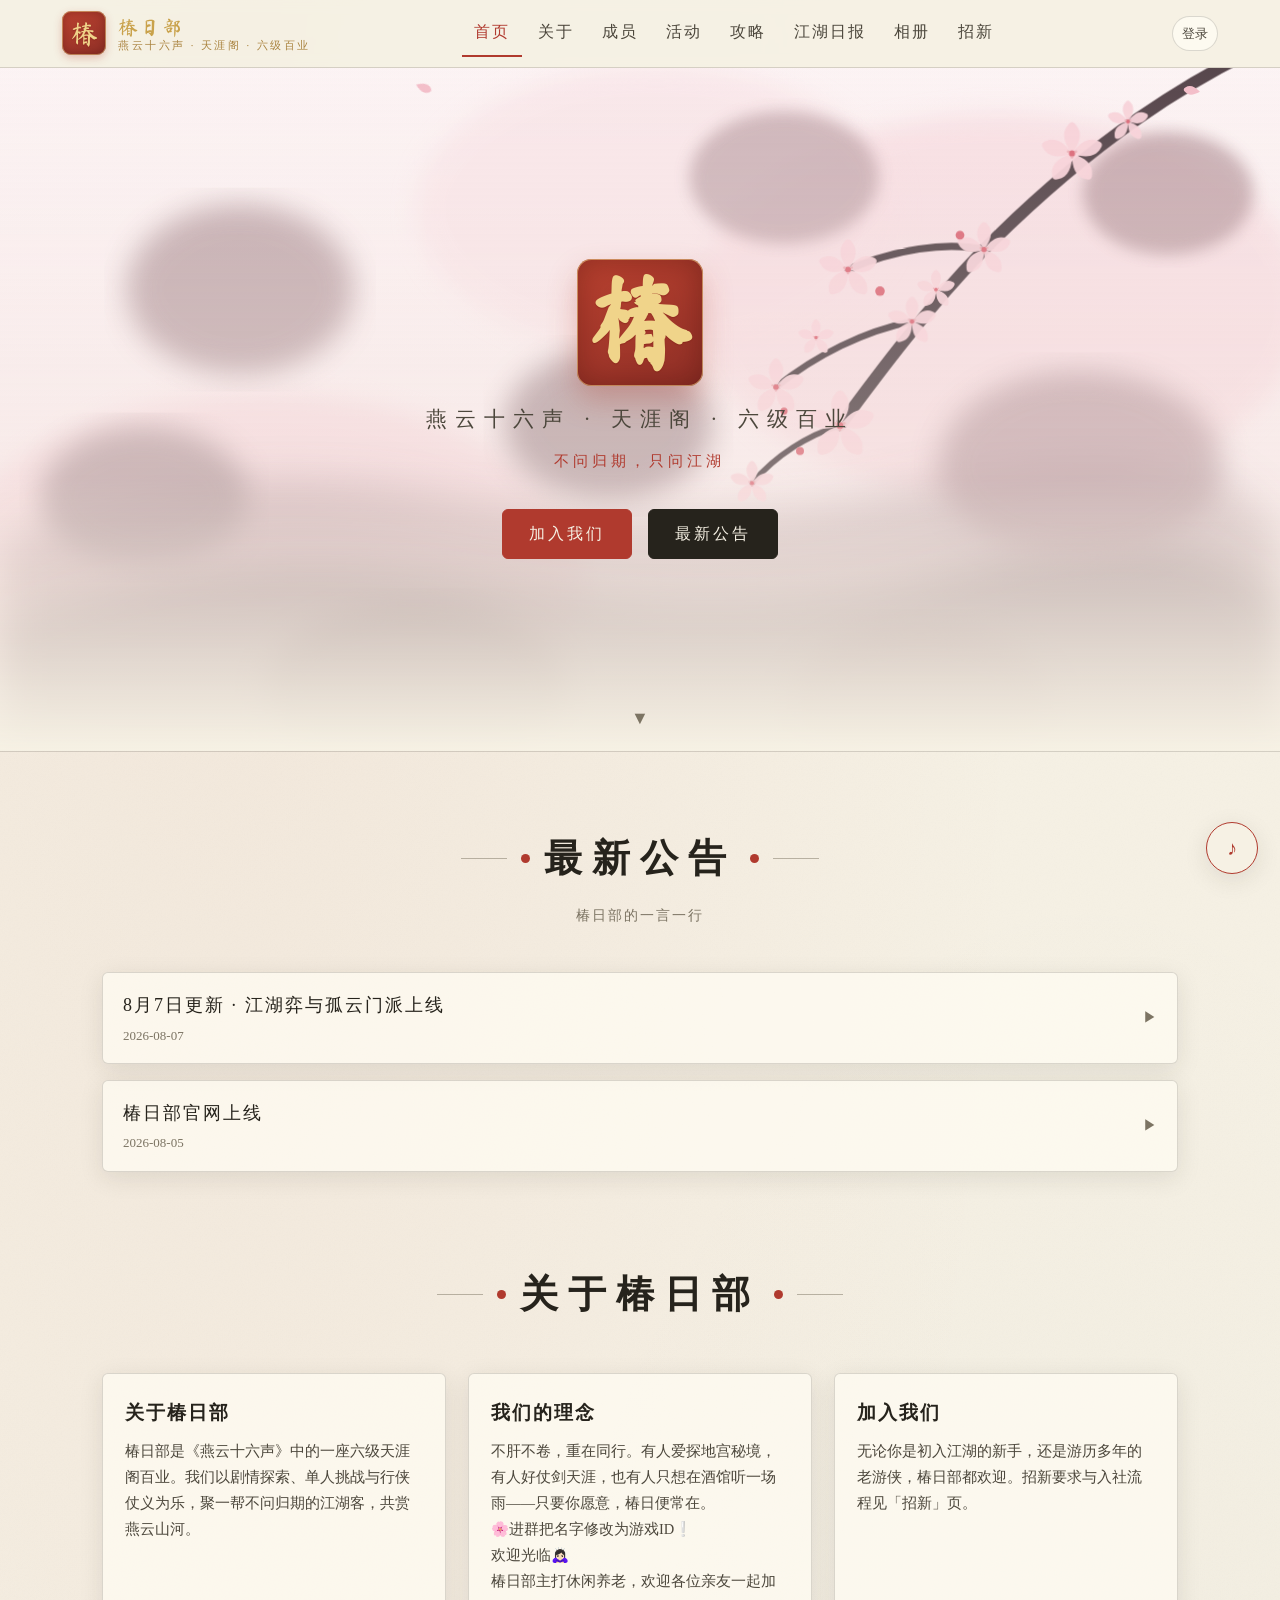
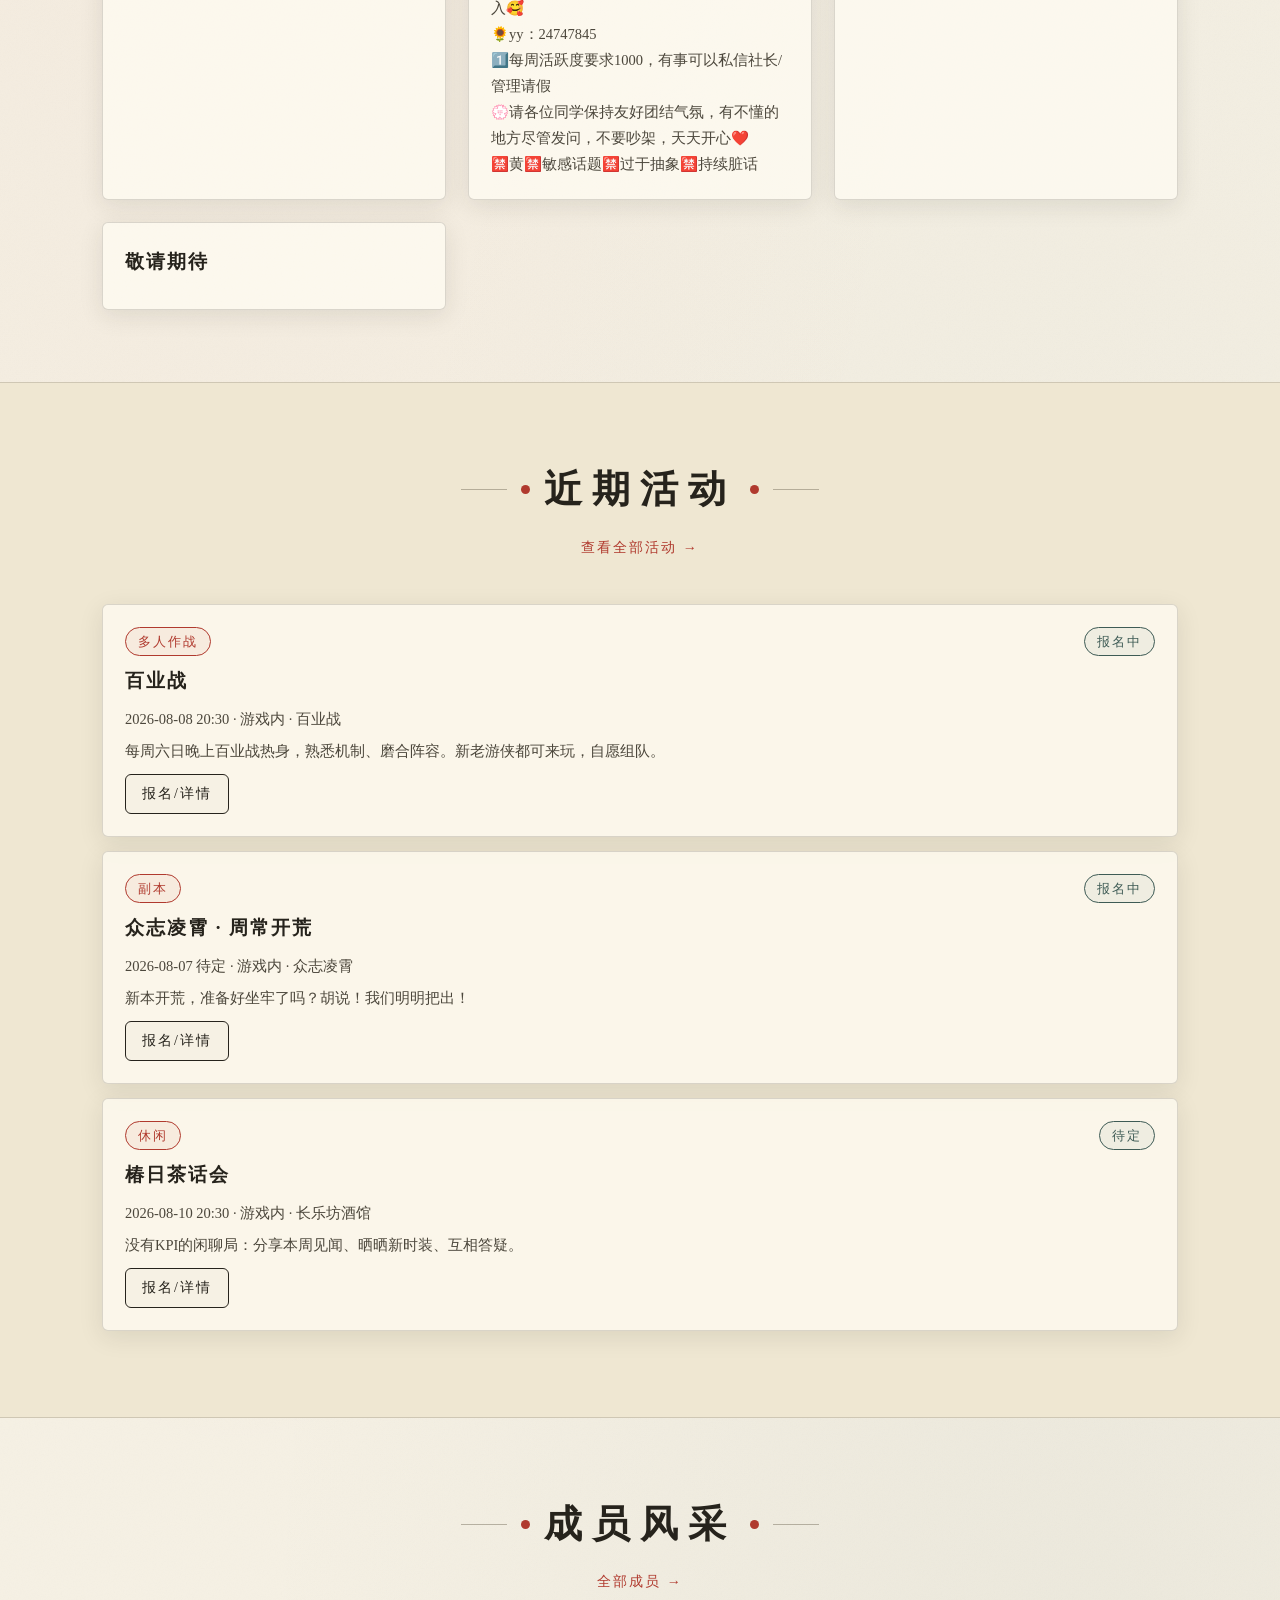
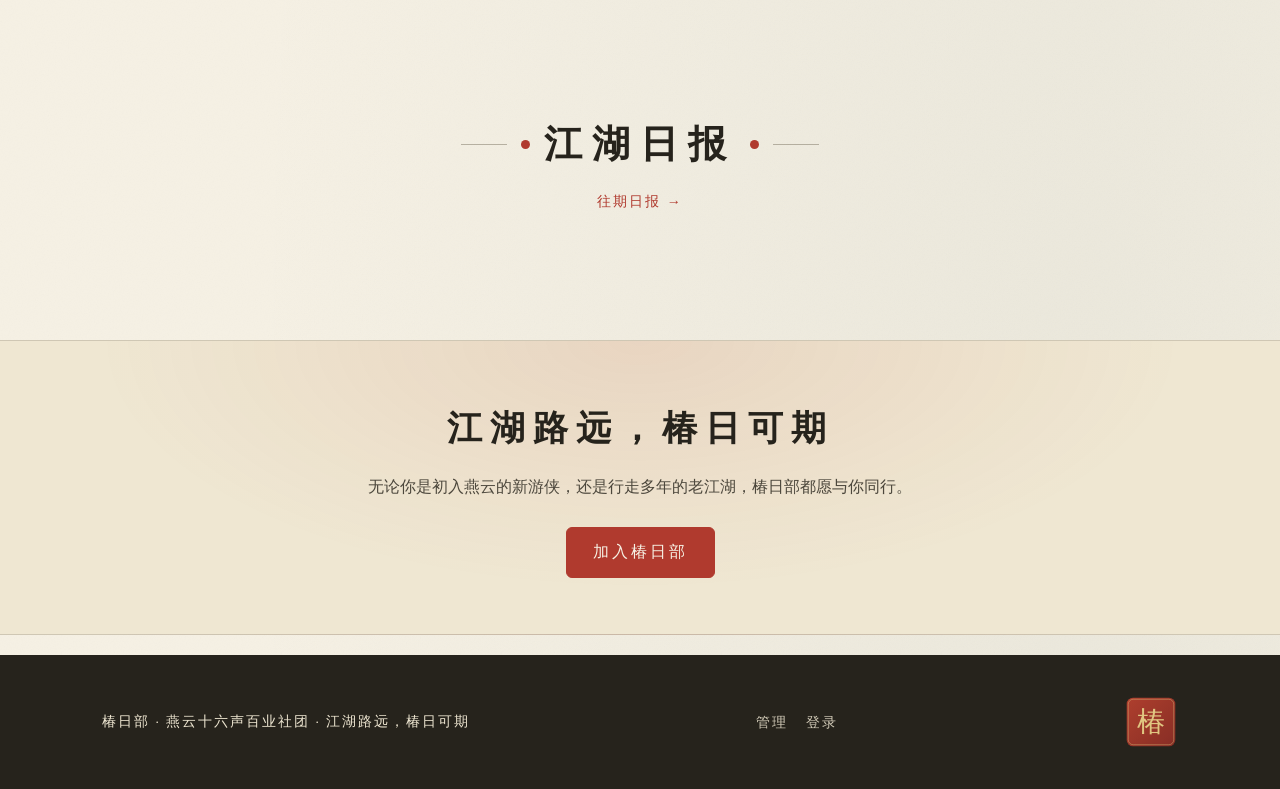
==== commit 7d3c5ea9: "fix: ????????????,????/?????" ====
--- a/index.html
+++ b/index.html
@@ -109,7 +109,21 @@
     document.title = st.name + ' · ' + st.subtitle;
     var heroBg = document.getElementById('hero-bg');
     heroBg.style.backgroundImage = 'url(" + C.esc(st.background) + ")';
-    if(st.background && st.background.indexOf('sakura-ink-live') >= 0) heroBg.classList.add('bg-live');
+    if(st.background && st.background.indexOf('sakura-ink-live') >= 0){
+      heroBg.classList.add('bg-live');
+      fetch('assets/img/bg/sakura-ink-live.svg').then(function(res){ return res.text(); }).then(function(svgText){
+        var tmp = document.createElement('div');
+        tmp.innerHTML = svgText;
+        var svg = tmp.querySelector('svg');
+        if(svg && !heroBg.querySelector('.hero-svg')){
+          svg.setAttribute('class','hero-svg');
+          svg.setAttribute('width','100%');
+          svg.setAttribute('height','100%');
+          svg.setAttribute('preserveAspectRatio','xMidYMid slice');
+          heroBg.appendChild(svg);
+        }
+      }).catch(function(){});
+    }
     document.getElementById('hero-title').textContent = '椿';
     document.getElementById('hero-sub').textContent = st.subtitle;
     document.getElementById('hero-slogan').textContent = st.slogan || '';
--- a/assets/css/style.css
+++ b/assets/css/style.css
@@ -83,6 +83,7 @@
   border-bottom:1px solid var(--line);
 }
 .hero-bg{position:absolute;inset:0;background-size:cover;background-position:center;z-index:0;animation:kenburns 22s ease-in-out infinite alternate}
+.hero-bg.bg-live{animation:none}
 @keyframes kenburns{from{transform:scale(1)}to{transform:scale(1.06)}}
 .hero-veil{position:absolute;inset:0;z-index:1;background:linear-gradient(180deg,rgba(246,241,228,.10) 0%,rgba(246,241,228,.35) 60%,var(--paper) 100%)}
 .hero-content{position:relative;z-index:2;padding:60px 22px}
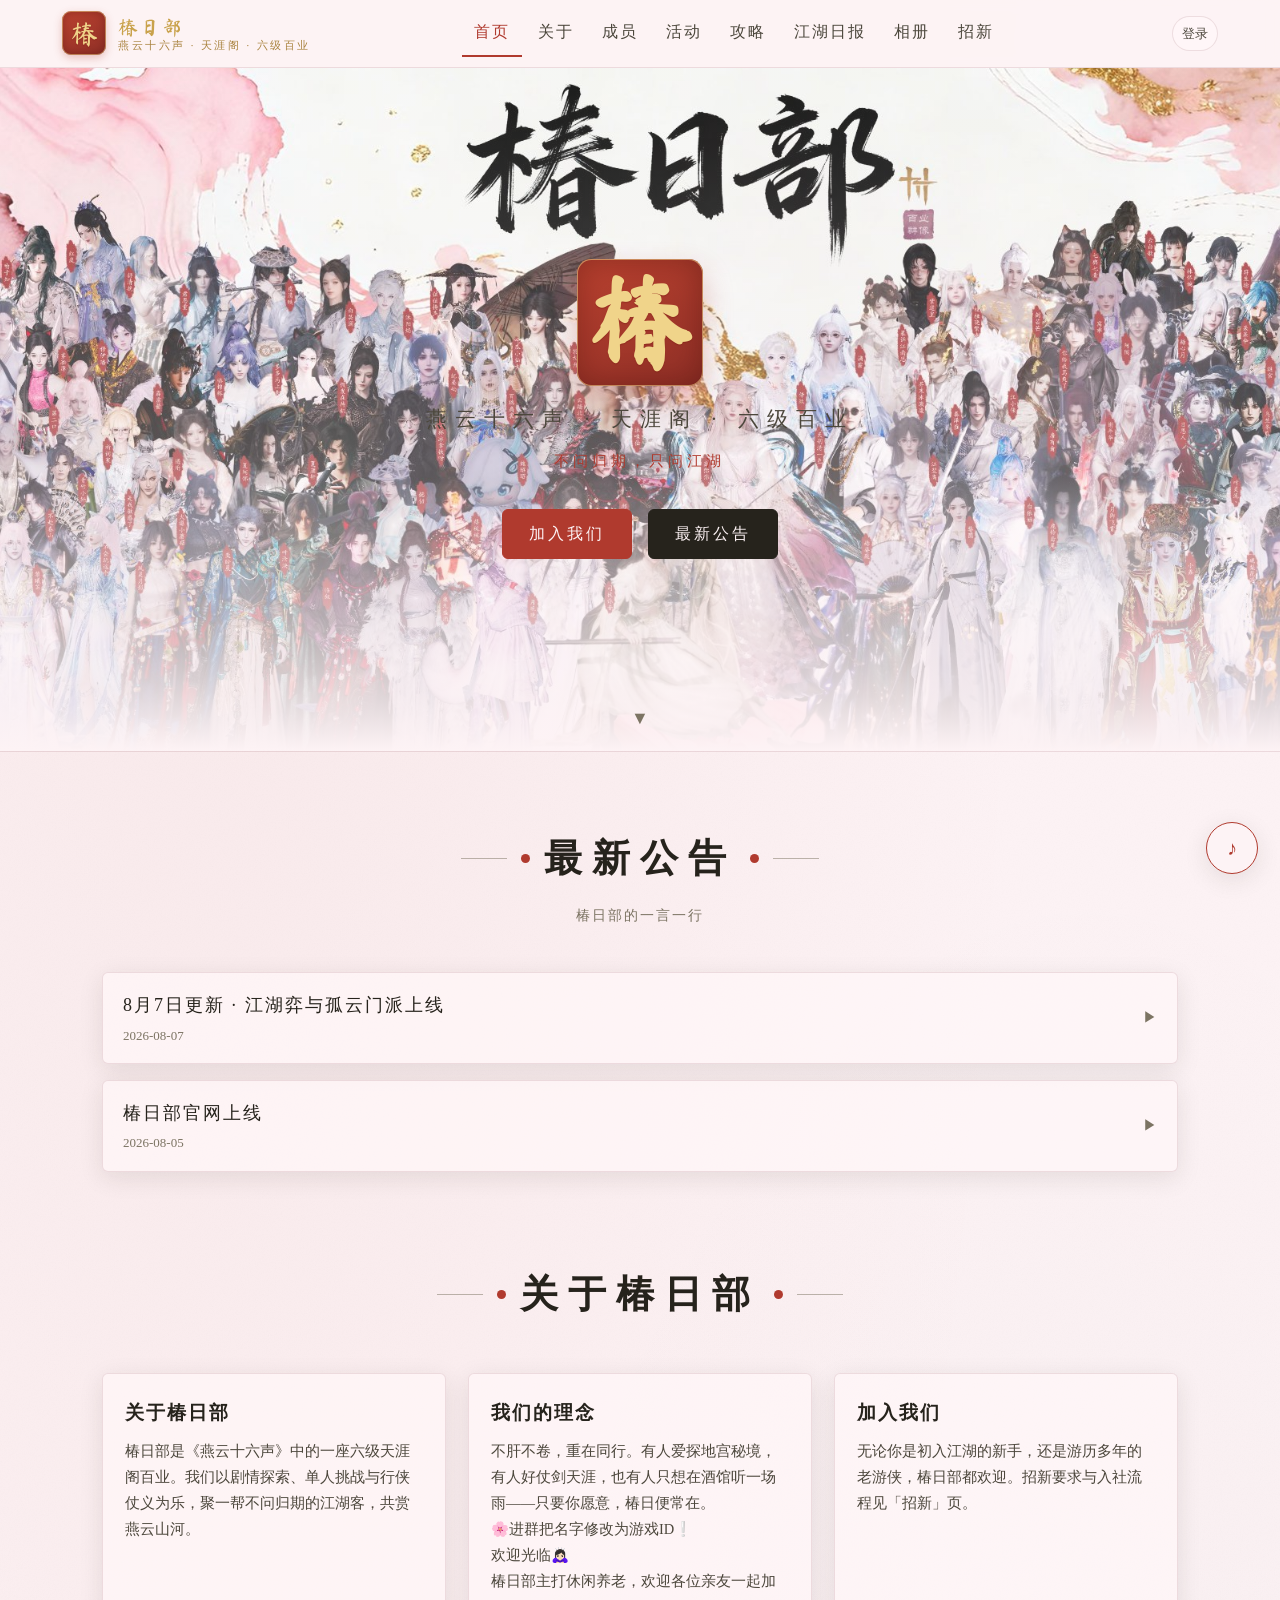
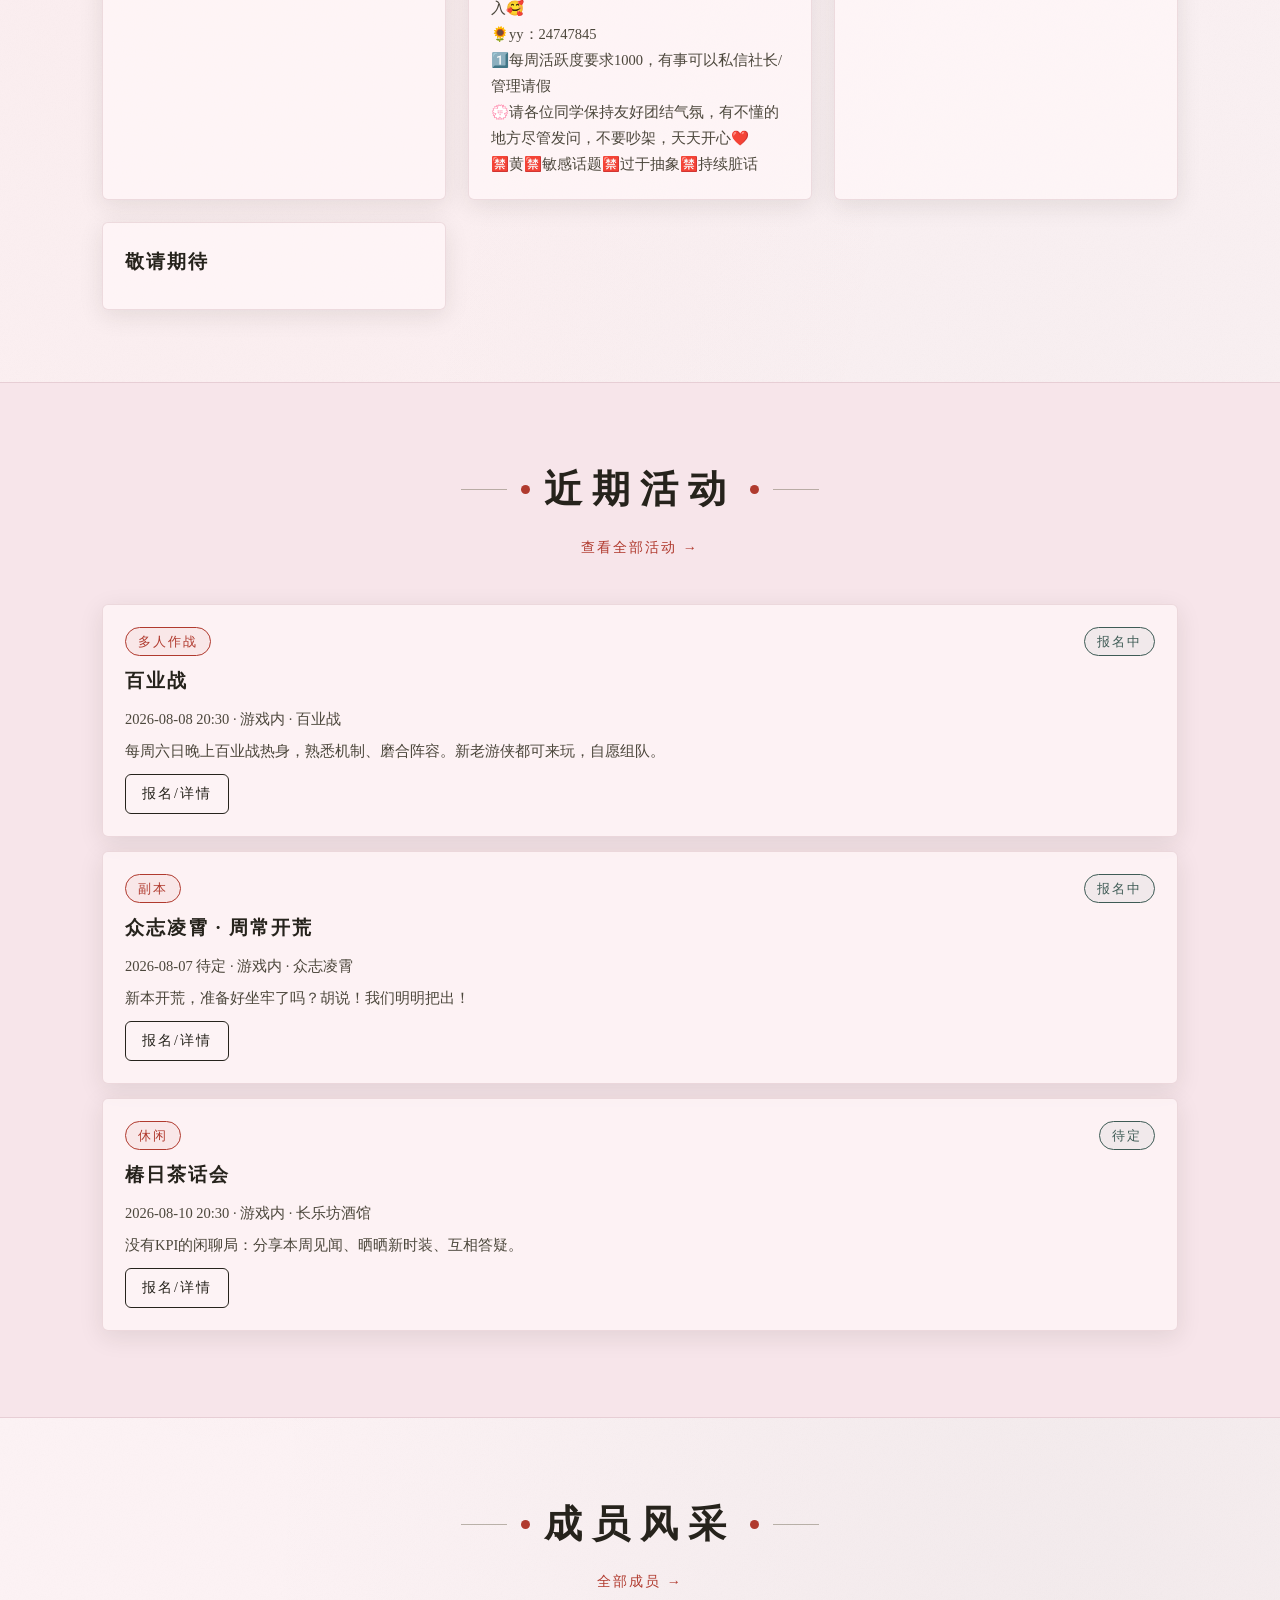
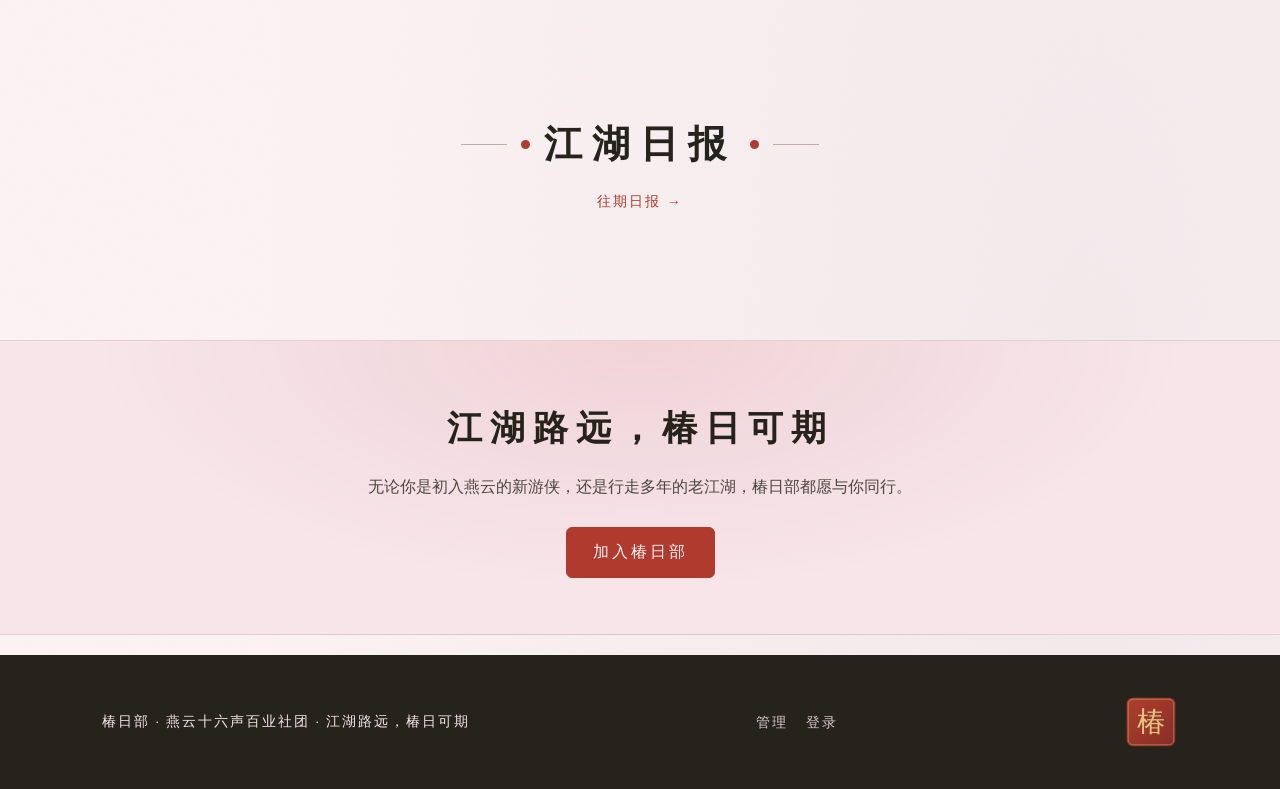
==== commit c8d5db5e: "fix: ?????URL????(??????)" ====
--- a/index.html
+++ b/index.html
@@ -108,7 +108,7 @@
     var st = cfg.site;
     document.title = st.name + ' · ' + st.subtitle;
     var heroBg = document.getElementById('hero-bg');
-    heroBg.style.backgroundImage = 'url(" + C.esc(st.background) + ")';
+    heroBg.style.backgroundImage = 'url("' + C.esc(st.background) + '")';
     if(st.background && st.background.indexOf('sakura-ink-live') >= 0){
       heroBg.classList.add('bg-live');
       fetch('assets/img/bg/sakura-ink-live.svg').then(function(res){ return res.text(); }).then(function(svgText){
--- a/assets/css/style.css
+++ b/assets/css/style.css
@@ -8,9 +8,9 @@
    古风水墨主题  Chunri-bu Ink-wash Theme
    ============================================================ */
 :root{
-  --paper:#f6f1e4;
-  --paper-2:#efe7d2;
-  --paper-3:#e5dabd;
+  --paper:#fdf3f5;
+  --paper-2:#f7e5ea;
+  --paper-3:#efd4dc;
   --ink:#26231c;
   --ink-2:#4c473c;
   --ink-3:#7c7463;
@@ -18,7 +18,7 @@
   --cinnabar-2:#8f2f26;
   --dai:#3e5b55;
   --gold:#a8894f;
-  --line:rgba(38,35,28,.16);
+  --line:rgba(150,90,100,.16);
   --shadow:0 6px 24px rgba(38,35,28,.10);
   --font-title:"Kaiti SC","STKaiti","KaiTi","FangSong","STFangsong","Noto Serif SC",serif;
 --font-brush:"Ma Shan Zheng","STXingkai","华文行楷","Xingkai SC","Kaiti SC","STKaiti","KaiTi","楷体","FangSong",serif;
@@ -51,7 +51,7 @@
 /* ---------- 顶部导航 ---------- */
 .site-header{
   position:sticky;top:0;z-index:60;
-  background:rgba(246,241,228,.92);
+  background:rgba(253,243,245,.92);
   backdrop-filter:blur(6px);
   border-bottom:1px solid var(--line);
 }
@@ -65,7 +65,7 @@
   font-family:var(--font-brush);
   font-size:27px;line-height:1;color:#f0d48a;text-shadow:0 1px 1px rgba(120,25,15,.4);
 }
-.brand-name{font-family:var(--font-brush);font-size:20px;letter-spacing:2px;line-height:1.1;color:#c9a24b;text-shadow:0 1px 0 rgba(246,241,228,.6)}
+.brand-name{font-family:var(--font-brush);font-size:20px;letter-spacing:2px;line-height:1.1;color:#c9a24b;text-shadow:0 1px 0 rgba(253,243,245,.6)}
 .brand-name small{display:block;font-size:10.5px;letter-spacing:2.5px;color:#a9833f;font-family:var(--font-body);margin-top:2px}
 .nav{display:flex;align-items:center;gap:4px;flex-wrap:wrap}
 .nav a{
@@ -84,8 +84,9 @@
 }
 .hero-bg{position:absolute;inset:0;background-size:cover;background-position:center;z-index:0;animation:kenburns 22s ease-in-out infinite alternate}
 .hero-bg.bg-live{animation:none}
+.hero-bg .hero-svg{position:absolute;inset:0;width:100%;height:100%;display:block}
 @keyframes kenburns{from{transform:scale(1)}to{transform:scale(1.06)}}
-.hero-veil{position:absolute;inset:0;z-index:1;background:linear-gradient(180deg,rgba(246,241,228,.10) 0%,rgba(246,241,228,.35) 60%,var(--paper) 100%)}
+.hero-veil{position:absolute;inset:0;z-index:1;background:linear-gradient(180deg,rgba(253,243,245,.10) 0%,rgba(253,243,245,.35) 60%,var(--paper) 100%)}
 .hero-content{position:relative;z-index:2;padding:60px 22px}
 .hero-seal{width:88px;height:88px;margin:0 auto 18px;filter:drop-shadow(0 4px 10px rgba(176,58,46,.35))}
 .hero-title{
@@ -141,7 +142,7 @@
 .grid-3{grid-template-columns:repeat(3,1fr)}
 .grid-4{grid-template-columns:repeat(4,1fr)}
 .card{
-  background:rgba(255,252,243,.72);
+  background:rgba(255,247,248,.72);
   border:1px solid var(--line);border-radius:var(--radius);
   box-shadow:var(--shadow);padding:22px;position:relative;
   transition:transform .25s,box-shadow .25s;
@@ -199,7 +200,7 @@
 .tl-desc{color:var(--ink-2);font-size:14.5px}
 
 /* ---------- 列表（攻略/日报） ---------- */
-.list-item{border:1px solid var(--line);border-radius:var(--radius);background:rgba(255,252,243,.72);box-shadow:var(--shadow);margin-bottom:16px;overflow:hidden}
+.list-item{border:1px solid var(--line);border-radius:var(--radius);background:rgba(255,247,248,.72);box-shadow:var(--shadow);margin-bottom:16px;overflow:hidden}
 .list-item-head{padding:16px 20px;display:flex;align-items:center;justify-content:space-between;gap:14px;cursor:pointer}
 .list-item-head:hover{background:rgba(176,58,46,.04)}
 .list-item-title{font-family:var(--font-title);font-size:18px;letter-spacing:2px}
@@ -228,7 +229,7 @@
 .field label{display:block;font-family:var(--font-title);font-size:14px;letter-spacing:2px;color:var(--ink-2);margin-bottom:6px}
 .field input,.field textarea,.field select{
   width:100%;padding:9px 12px;border:1px solid var(--line);border-radius:var(--radius);
-  background:rgba(255,252,243,.8);color:var(--ink);
+  background:rgba(255,247,248,.8);color:var(--ink);
 }
 .field input:focus,.field textarea:focus,.field select:focus{outline:none;border-color:var(--cinnabar)}
 .field textarea{min-height:90px;resize:vertical}
@@ -237,10 +238,10 @@
 
 /* ---------- Toast ---------- */
 .toast{
-  position:fixed;left:50%;bottom:28px;transform:translateX(-50%) translateY(20px);
-  background:var(--ink);color:var(--paper);padding:10px 22px;border-radius:999px;
-  font-size:14px;letter-spacing:1px;opacity:0;pointer-events:none;transition:all .3s;z-index:120;
-  font-family:var(--font-title);
+  position:fixed;left:50%;top:86px;transform:translateX(-50%) translateY(-14px);
+  background:var(--ink);color:var(--paper);padding:12px 26px;border-radius:999px;
+  font-size:15px;letter-spacing:1px;opacity:0;pointer-events:none;transition:all .3s;z-index:120;
+  font-family:var(--font-title);box-shadow:0 8px 24px rgba(38,35,28,.28);
 }
 .toast.show{opacity:1;transform:translateX(-50%) translateY(0)}
 .toast.ok{background:var(--dai)}
@@ -277,10 +278,10 @@
 .admin-nav button.active{background:rgba(176,58,46,.08);border-color:var(--cinnabar);color:var(--cinnabar)}
 .admin-panel{display:none}
 .admin-panel.active{display:block}
-.admin-card{background:rgba(255,252,243,.72);border:1px solid var(--line);border-radius:var(--radius);box-shadow:var(--shadow);padding:22px;margin-bottom:20px}
+.admin-card{background:rgba(255,247,248,.72);border:1px solid var(--line);border-radius:var(--radius);box-shadow:var(--shadow);padding:22px;margin-bottom:20px}
 .admin-card h3{font-family:var(--font-title);font-size:18px;letter-spacing:3px;margin-bottom:14px;border-bottom:1px dashed var(--line);padding-bottom:10px}
 .bg-preview{width:100%;max-height:260px;object-fit:cover;border-radius:var(--radius);border:1px solid var(--line);margin:10px 0}
-.item-row{border:1px dashed var(--line);border-radius:var(--radius);padding:12px 14px;margin-bottom:12px;background:rgba(255,252,243,.5)}
+.item-row{border:1px dashed var(--line);border-radius:var(--radius);padding:12px 14px;margin-bottom:12px;background:rgba(255,247,248,.5)}
 .item-row .row-top{display:flex;justify-content:space-between;align-items:center;gap:10px}
 .item-row .row-actions{display:flex;gap:8px;flex-wrap:wrap}
 .mini-upload{display:flex;gap:10px;align-items:center;flex-wrap:wrap}
@@ -345,10 +346,10 @@
 /* 灯箱 */
 .lightbox{position:fixed;inset:0;z-index:110;background:rgba(20,18,14,.94);display:none;align-items:center;justify-content:center;flex-direction:column;padding:20px}
 .lightbox.show{display:flex}
-.lightbox img{max-width:92vw;max-height:74vh;border:1px solid rgba(246,241,228,.3);box-shadow:0 12px 40px rgba(0,0,0,.5)}
+.lightbox img{max-width:92vw;max-height:74vh;border:1px solid rgba(253,243,245,.3);box-shadow:0 12px 40px rgba(0,0,0,.5)}
 .lb-caption{color:var(--paper);font-family:var(--font-title);letter-spacing:2px;margin-top:14px;text-align:center}
-.lb-index{color:rgba(246,241,228,.6);font-size:13px;margin-top:6px}
-.lb-nav{position:absolute;top:50%;transform:translateY(-50%);background:rgba(246,241,228,.15);border:none;color:var(--paper);font-size:26px;width:46px;height:46px;border-radius:50%;cursor:pointer}
+.lb-index{color:rgba(253,243,245,.6);font-size:13px;margin-top:6px}
+.lb-nav{position:absolute;top:50%;transform:translateY(-50%);background:rgba(253,243,245,.15);border:none;color:var(--paper);font-size:26px;width:46px;height:46px;border-radius:50%;cursor:pointer}
 .lb-nav:hover{background:rgba(176,58,46,.75)}
 .lb-prev{left:18px}.lb-next{right:18px}
 .lb-close{position:absolute;top:16px;right:20px;background:none;border:none;color:var(--paper);font-size:28px;cursor:pointer}
@@ -362,7 +363,7 @@
 .album-img-thumb .thumb-actions button{font-size:12px;padding:2px 8px}
 .album-img-thumb .cover-tag{position:absolute;top:4px;left:4px;background:var(--cinnabar);color:var(--paper);font-size:11px;padding:1px 6px;border-radius:3px;z-index:2}/* 登录状态（CloudBase） */
 .auth-chip{display:flex;align-items:center;gap:4px;margin-left:14px;white-space:nowrap}
-.auth-chip a{font-size:13px;color:var(--ink-2);padding:5px 9px;border:1px solid var(--line);border-radius:999px;background:rgba(255,252,243,.75);text-decoration:none;transition:.2s}
+.auth-chip a{font-size:13px;color:var(--ink-2);padding:5px 9px;border:1px solid var(--line);border-radius:999px;background:rgba(255,247,248,.75);text-decoration:none;transition:.2s}
 .auth-chip a:hover{color:var(--cinnabar);border-color:var(--cinnabar)}
 @media (max-width:860px){.auth-chip{margin-left:0;margin-top:6px}}
 
